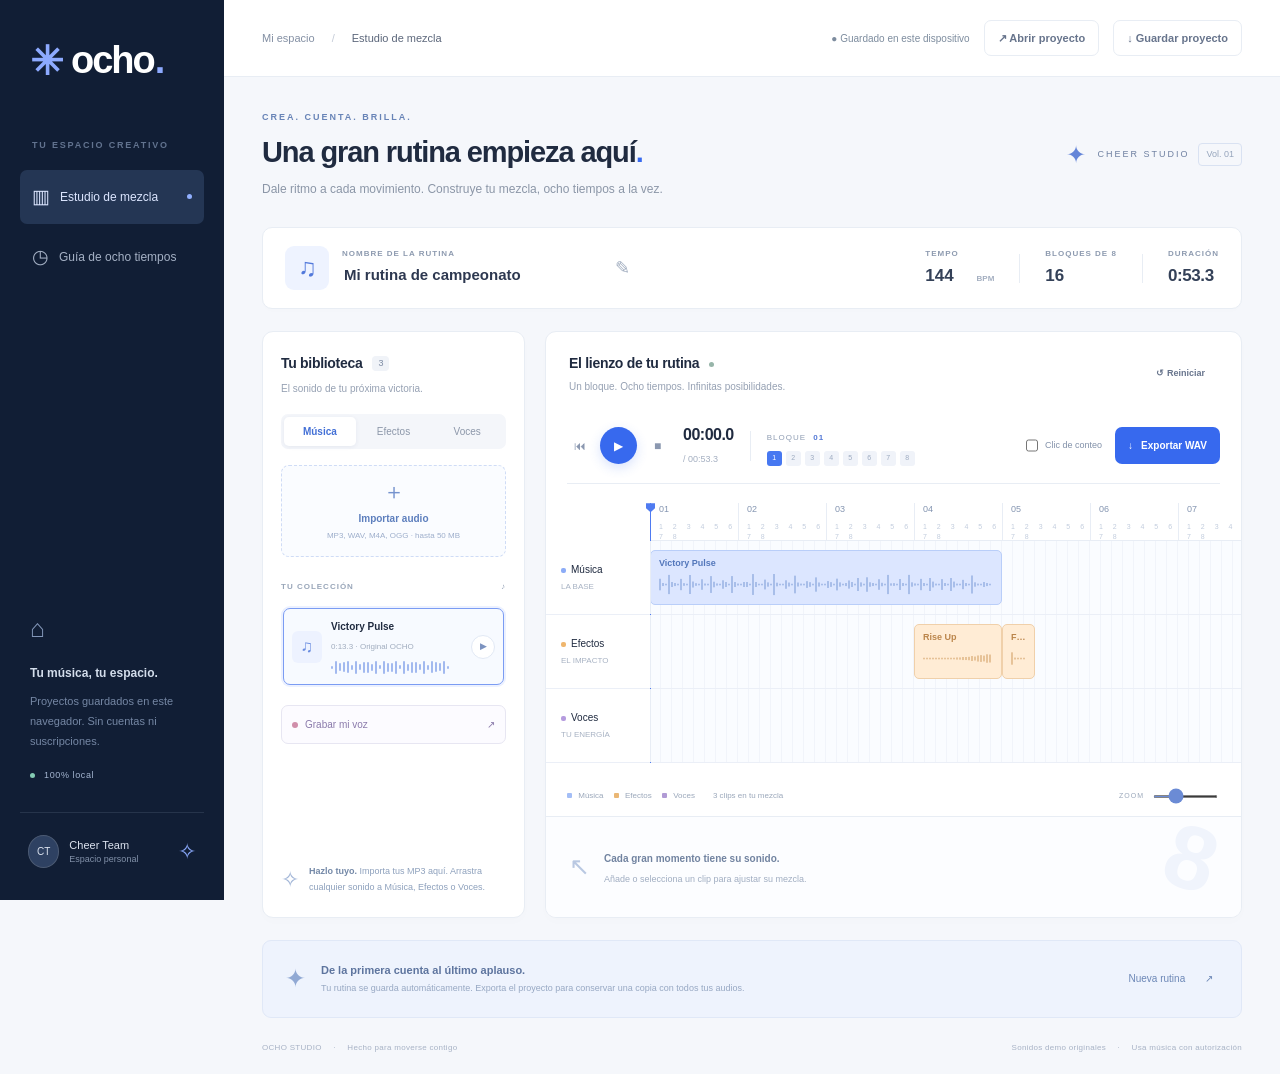
==== index.html @ 25dadf23 "feat: add functional OCHO Studio web demo" ====
<!doctype html>
<html lang="es">
<head><meta charset="UTF-8"><meta name="viewport" content="width=device-width,initial-scale=1"><title>OCHO — Cheer Studio</title><link rel="stylesheet" href="style.css"></head>
<body>
<aside class="sidebar"><a class="brand" href="./" aria-label="OCHO inicio"><span class="brand-icon">✳︎</span> ocho<span class="brand-dot">.</span></a><div class="workspace-label">TU ESPACIO CREATIVO</div><div class="nav-item active"><span>▥</span> Estudio de mezcla <span class="nav-dot"></span></div><button class="nav-item" id="help"><span>◷</span> Guía de ocho tiempos</button><div class="sidebar-bottom"><div class="local-icon">⌂</div><strong>Tu música, tu espacio.</strong><p>Proyectos guardados en este navegador. Sin cuentas ni suscripciones.</p><div class="local-status"><i></i> 100% local</div></div><div class="profile"><span>CT</span><div>Cheer Team<small>Espacio personal</small></div><span class="profile-star">✧</span></div></aside>
<main><header class="topbar"><div class="breadcrumb">Mi espacio <span>/</span> <b>Estudio de mezcla</b></div><span class="saved" id="save-status">● Guardado en este dispositivo</span><button class="button subtle" id="open-project">↗ Abrir proyecto</button><button class="button subtle" id="save-project">↓ Guardar proyecto</button><input id="project-file" type="file" accept=".json" hidden></header>
<div class="page-content"><section class="page-heading"><div><div class="eyebrow">CREA. CUENTA. BRILLA.</div><h1>Una gran rutina empieza aquí<span>.</span></h1><p>Dale ritmo a cada movimiento. Construye tu mezcla, ocho tiempos a la vez.</p></div><div class="studio-badge"><span>✦</span> CHEER STUDIO <small>Vol. 01</small></div></section>
<section class="project-bar"><div class="project-title"><span class="project-icon">♫</span><div><label for="project-name">NOMBRE DE LA RUTINA</label><input id="project-name" value="Mi rutina de campeonato" maxlength="100"></div><span class="edit-pencil">✎</span></div><div class="project-settings"><label>TEMPO <span><input id="bpm" type="number" min="60" max="200" value="144" aria-label="Tempo BPM"> <b>BPM</b></span></label><div class="setting-divider"></div><label>BLOQUES DE 8 <span><input id="blocks" type="number" min="1" max="64" value="16" aria-label="Bloques de ocho"></span></label><div class="setting-divider"></div><label>DURACIÓN <strong id="duration">0:53.3</strong></label></div></section>
<div class="studio-grid"><section class="library panel"><div class="panel-heading"><h2>Tu biblioteca</h2><span class="number-badge" id="asset-count">0</span></div><p class="panel-description">El sonido de tu próxima victoria.</p><div class="library-tabs" role="tablist" aria-label="Tipo de sonido"><button class="selected" data-category="music" role="tab" aria-selected="true">Música</button><button data-category="effect" role="tab" aria-selected="false">Efectos</button><button data-category="voice" role="tab" aria-selected="false">Voces</button></div><button class="upload-box" id="upload"><span>＋</span><strong>Importar audio</strong><small>MP3, WAV, M4A, OGG · hasta 50 MB</small></button><input type="file" id="audio-file" multiple accept="audio/*,.mp3,.wav,.m4a,.ogg,.flac" hidden><div class="library-section-title"><span id="library-caption">SONIDOS ORIGINALES</span><span>♪</span></div><div id="asset-list" class="asset-list"></div><button class="record-button" id="record"><span class="record-dot"></span> Grabar mi voz <span>↗</span></button><div id="record-state" class="record-state" hidden></div><div class="library-tip"><span>✧</span><p><strong>Hazlo tuyo.</strong> Importa tus MP3 aquí. Arrastra cualquier sonido a Música, Efectos o Voces.</p></div></section>
<section class="editor panel"><div class="editor-heading"><div><h2>El lienzo de tu rutina <span class="live-dot"></span></h2><p>Un bloque. Ocho tiempos. Infinitas posibilidades.</p></div><button class="button subtle" id="clear">↺ Reiniciar</button></div><div class="transport"><div class="transport-buttons"><button class="icon-button" id="rewind" aria-label="Volver al inicio">⏮︎</button><button id="play" class="play-button" aria-label="Reproducir">▶︎</button><button class="icon-button" id="stop" aria-label="Detener">■</button></div><div class="time-readout"><strong id="time">00:00.0</strong><span>/ <span id="total-time">00:53.3</span></span></div><span class="transport-divider"></span><div class="count-readout"><span>BLOQUE <b id="current-block">01</b></span><div id="beat-dots" class="beat-dots"></div></div><label class="metronome"><input id="metronome" type="checkbox"> Clic de conteo</label><button class="button export-button" id="export">↓ <span>Exportar WAV</span></button></div>
<div class="timeline-scroll" id="timeline-scroll"><div class="timeline" id="timeline"><div class="timeline-ruler" id="ruler"></div><div id="lanes"></div><div id="playhead" class="playhead"><span></span></div></div></div><div class="timeline-footer"><span><i class="legend music"></i> Música <i class="legend effect"></i> Efectos <i class="legend voice"></i> Voces</span><span id="clip-count">0 clips en tu mezcla</span><label>ZOOM <input id="zoom" type="range" min="60" max="150" value="88" aria-label="Zoom de la línea de tiempo"></label></div><div class="clip-inspector" id="clip-inspector"><span class="inspector-icon">↖</span><div><strong>Cada gran momento tiene su sonido.</strong><p>Añade un clip a la línea de tiempo para empezar a crear.</p></div><span class="eight-decoration">8</span></div></section></div>
<section class="bottom-strip"><div class="strip-icon">✦</div><div><strong>De la primera cuenta al último aplauso.</strong><span>Tu rutina se guarda automáticamente. Exporta el proyecto para conservar una copia con todos tus audios.</span></div><button id="new-project">Nueva rutina <span>↗</span></button></section><footer><span>OCHO STUDIO <span class="footer-dot">·</span> Hecho para moverse contigo</span><span>Sonidos demo originales <span class="footer-dot">·</span> Usa música con autorización</span></footer></div>
</main><div id="toast" class="toast" role="status" hidden></div><dialog id="help-dialog"><button class="dialog-close" aria-label="Cerrar">×</button><div class="eyebrow">TU PRIMERA MEZCLA</div><h2>Piensa en ocho.</h2><p>Cada bloque contiene 8 pulsos. A 144 BPM, un bloque dura 3,33 segundos.</p><ol><li>Importa música o elige un sonido original.</li><li>Desde cualquier pestaña, arrastra el audio a Música, Efectos o Voces. También puedes seleccionar un sonido y hacer clic en un bloque de cualquier pista.</li><li>Selecciona un clip para ajustar duración, recorte, volumen y fundidos.</li><li>Graba una voz, combina efectos y escucha la rutina.</li><li>Exporta un WAV estéreo o guarda el proyecto editable.</li></ol><p>El tempo define la cuadrícula y el clic. El audio conserva su velocidad original: elige música con el BPM adecuado. La grabación captura el micrófono; usa auriculares para evitar realimentación.</p><button class="button primary dialog-close">¡A crear!</button></dialog><script type="module" src="app.js"></script>
</body></html>
---- style.css ----
:root{--bg:#f5f7fb;--navy:#111e35;--text:#202b40;--muted:#8490a4;--blue:#3769ee;--border:#e8edf4;--music:#dce6ff;--effect:#ffecd5;--voice:#e4ddfa}*{box-sizing:border-box}body{margin:0;background:var(--bg);color:var(--text);font:14px/1.5 Inter,-apple-system,BlinkMacSystemFont,"Segoe UI",sans-serif}button,input{font:inherit}button{cursor:pointer}button:disabled{opacity:.5;cursor:wait}button,input{outline-offset:4px}button{transition:background .18s,transform .18s}button:hover{filter:brightness(.97)}button:active{transform:translateY(1px)}.sidebar{position:fixed;inset:0 auto 0 0;width:224px;background:var(--navy);color:#a5b1c5;padding:32px 20px;display:flex;flex-direction:column}.brand{display:flex;align-items:center;gap:9px;color:white;font-size:38px;font-weight:800;letter-spacing:-2px;text-decoration:none;padding:0 10px}.brand-icon{color:#8daaff;font-size:40px;line-height:1}.brand-dot{color:#8daaff;margin-left:-8px}.workspace-label{font-size:9px;letter-spacing:1.8px;margin:50px 12px 17px;color:#62738f;font-weight:700}.nav-item{border:0;background:none;text-align:left;color:inherit;font-size:12px;padding:13px 12px;border-radius:7px;display:flex;align-items:center;gap:10px;margin-bottom:6px;white-space:nowrap}.nav-item>span:first-child{font-size:19px}.nav-item.active{background:#243654;color:#dce6ff}.nav-dot{width:5px;height:5px;border-radius:50%;background:#91b0ff;margin-left:auto}.sidebar-bottom{margin:auto 10px 30px;padding-top:80px}.local-icon{font-size:25px;color:#8296b8;margin-bottom:15px}.sidebar-bottom strong{font-size:12px;color:#d3ddeb}.sidebar-bottom p{font-size:11px;line-height:1.8;color:#7587a4;margin:9px 0 17px}.local-status{font-size:9px;color:#a4b5d0;letter-spacing:.6px}.local-status i{display:inline-block;background:#84cbb3;width:5px;height:5px;border-radius:50%;margin-right:6px}.profile{border-top:1px solid #26344b;display:flex;gap:10px;align-items:center;padding:22px 8px 0;font-size:11px;color:#dce3ef}.profile>span:first-child{background:#2e4162;border:1px solid #4b5a73;border-radius:50%;padding:8px;font-size:10px}.profile small{display:block;font-size:9px;color:#8291a9}.profile-star{margin-left:auto;font-size:22px;color:#8aa9fb}main{margin-left:224px}.topbar{height:77px;border-bottom:1px solid var(--border);background:#fff;display:flex;align-items:center;gap:14px;padding:0 38px}.breadcrumb{font-size:11px;color:var(--muted);margin-right:auto}.breadcrumb span{margin:0 14px;color:#c4cbd7}.breadcrumb b{color:#5b667a;font-weight:500}.saved{font-size:10px;color:#7d8c9e;white-space:nowrap}.button{display:inline-flex;align-items:center;justify-content:center;gap:8px;border:1px solid var(--border);padding:9px 13px;border-radius:7px;background:#fff;font-size:11px;font-weight:600;white-space:nowrap}.subtle{color:#67748c}.page-content{max-width:1700px;padding:34px 38px 20px;margin:auto}.page-heading{display:flex;align-items:center;justify-content:space-between;margin-bottom:29px}.eyebrow{font-size:9px;font-weight:700;letter-spacing:2px;color:#6884b7;margin-bottom:9px}h1{font-size:29px;letter-spacing:-1.1px;line-height:1.3;margin:0 0 9px;font-weight:650}h1 span{color:var(--blue)}.page-heading p{color:#8b96a7;font-size:12px;margin:0}.studio-badge{display:flex;align-items:center;gap:9px;letter-spacing:2px;font-size:9px;color:#6f80a1}.studio-badge>span{font-size:24px;color:#6485d8}.studio-badge small{font-size:9px;padding:4px 7px;border:1px solid #d9e2f2;border-radius:4px;letter-spacing:0;color:#96a5bc}.project-bar{border:1px solid var(--border);border-radius:10px;background:#fff;display:flex;justify-content:space-between;align-items:center;padding:18px 22px;margin-bottom:22px;box-shadow:0 3px 7px #26375402}.project-title{display:flex;gap:13px;align-items:center;min-width:0}.project-icon{border-radius:9px;background:#eef3ff;color:#5279db;font-size:25px;width:44px;height:44px;display:grid;place-items:center}.project-title label,.project-settings label{display:block;font-size:8px;letter-spacing:1px;color:#8e9bb0;font-weight:600}.project-title input{border:0;outline:none;color:#2d3850;font-size:15px;font-weight:600;width:260px;background:transparent;margin-top:3px}.edit-pencil{font-size:18px;color:#a1adbf}.project-settings{display:flex;align-items:center;gap:25px}.project-settings label span{display:block;letter-spacing:0;margin-top:3px}.project-settings input{font-size:17px;color:#344158;font-weight:600;border:0;width:49px;padding:0;background:none}.project-settings label b{font-size:8px;color:#a3aec0}.project-settings label strong{display:block;font-size:17px;color:#344158;font-weight:600;letter-spacing:-.4px;margin-top:3px}.setting-divider{height:29px;width:1px;background:var(--border)}.studio-grid{display:grid;grid-template-columns:263px minmax(0,1fr);gap:20px}.panel{border:1px solid var(--border);border-radius:11px;background:white;overflow:hidden;box-shadow:0 4px 10px #20385803}.library{padding:21px 18px;display:flex;flex-direction:column}.panel-heading{display:flex;align-items:center;gap:10px}h2{font-size:14px;letter-spacing:-.3px;margin:0;font-weight:650}.number-badge{font-size:9px;background:#f0f3f8;color:#7c8ba3;padding:1px 6px;border-radius:4px}.panel-description{color:#96a1b3;font-size:10px;margin:7px 0 18px}.library-tabs{display:flex;background:#f4f6fa;padding:3px;border-radius:7px;gap:2px}.library-tabs button{flex:1;border:0;border-radius:5px;background:transparent;color:#8c97a9;font-size:10px;padding:7px}.library-tabs button.selected{background:white;box-shadow:0 1px 4px #243c6b13;color:#4370d6;font-weight:600}.upload-box{margin-top:16px;border:1px dashed #cfdcf6;background:#fafcff;border-radius:8px;display:flex;flex-direction:column;align-items:center;padding:14px 5px;color:#7593ce}.upload-box>span{font-size:22px;line-height:1.1}.upload-box strong{font-size:10px;color:#5c7ebd;margin:7px 0 4px;font-weight:600}.upload-box small{font-size:8px;color:#9daecb}.library-section-title{display:flex;justify-content:space-between;font-size:8px;letter-spacing:1px;color:#99a6b9;font-weight:600;margin:24px 0 13px}.asset-list{display:flex;flex-direction:column;gap:8px;max-height:240px;overflow:auto;padding:2px}.asset{display:flex;gap:9px;align-items:center;border:1px solid var(--border);border-radius:7px;padding:10px 8px;cursor:grab;position:relative}.asset.selected{border-color:#7b9cf3;background:#f7faff;box-shadow:0 0 0 2px #ecf1ff}.asset-icon{width:30px;height:32px;background:#edf2ff;border-radius:6px;display:grid;place-items:center;color:#6b8de0;font-size:17px}.asset.effect .asset-icon{background:#fff1e1;color:#e7a762}.asset.voice .asset-icon{background:#f0eafa;color:#a18ad2}.asset-info{min-width:0;flex:1}.asset-info strong{font-size:10px;display:block;white-space:nowrap;overflow:hidden;text-overflow:ellipsis;font-weight:600}.asset-info small{color:#a0acbe;font-size:8px}.preview{border:1px solid #e2e9f5;background:#fff;border-radius:50%;height:24px;width:24px;color:#7c93c0;font-size:9px;padding:0}.asset-visual{height:14px;display:flex;align-items:center;gap:2px;margin:5px 0 0}.asset-visual i{width:2px;background:#a2b9ef;border-radius:1px}.record-button{margin-top:18px;border:1px solid #e7e6f2;background:#fcfbff;border-radius:7px;display:flex;align-items:center;gap:7px;padding:11px 10px;font-size:10px;color:#8a7aab;text-align:left}.record-button>span:last-child{margin-left:auto}.record-dot{width:6px;height:6px;background:#d08eaa;border-radius:50%}.record-button.recording{background:#fff1f2;color:#c23e5e}.record-button.recording .record-dot{background:#e14465;animation:blink 1s infinite}.record-state{font-size:10px;padding:8px;color:#a25d73}.library-tip{display:flex;gap:10px;margin-top:auto;padding-top:26px;color:#8da0bc}.library-tip>span{font-size:22px;color:#a1b5d7}.library-tip p{font-size:9px;line-height:1.8;margin:0}.library-tip strong{color:#7388a7;font-weight:600}.editor{display:flex;flex-direction:column;min-height:513px}.editor-heading{display:flex;align-items:center;justify-content:space-between;padding:21px 23px 17px}.editor-heading p{color:#96a1b3;font-size:10px;margin:5px 0 0}.live-dot{display:inline-block;width:5px;height:5px;background:#97b5a9;border-radius:50%;vertical-align:middle;margin-left:6px}.editor-heading .button{font-size:9px;border:0}.transport{display:flex;align-items:center;gap:13px;margin:0 21px 19px;padding:12px 0 15px;border-bottom:1px solid var(--border)}.transport-buttons{display:flex;align-items:center;gap:8px}.icon-button{border:0;background:none;color:#8b98b0;width:25px;padding:0;font-size:12px}.play-button{border:0;background:var(--blue);width:37px;height:37px;border-radius:50%;color:#fff;font-size:12px;box-shadow:0 4px 12px #3769ee30}.time-readout{white-space:nowrap}.time-readout strong{font-size:16px;letter-spacing:-.5px;font-variant-numeric:tabular-nums;display:block;font-weight:650}.time-readout>span{font-size:9px;color:#a3aec0}.transport-divider{height:30px;background:var(--border);width:1px;margin:0 3px}.count-readout>span{font-size:8px;color:#8f9db3;letter-spacing:1px}.count-readout b{color:#5479d6;margin-left:4px}.beat-dots{display:flex;gap:4px;margin-top:5px}.beat-dots i{font-style:normal;font-size:7px;display:grid;place-items:center;border-radius:3px;background:#f0f3f9;width:15px;height:15px;color:#9ba9bf}.beat-dots i.on{background:#4778f1;color:#fff}.metronome{margin-left:auto;display:flex;align-items:center;gap:4px;font-size:9px;white-space:nowrap;color:#8291a9}.metronome input{accent-color:var(--blue);width:12px}.export-button,.primary{background:var(--blue);color:#fff;border:0;padding:11px 13px;font-size:10px}.timeline-scroll{overflow-x:auto;overflow-y:hidden;position:relative;min-height:273px;scrollbar-width:thin;scrollbar-color:#dae3f2 transparent}.timeline{position:relative;min-width:100%;--cell:88px}.timeline-ruler{height:38px;display:flex;margin-left:104px;border-bottom:1px solid #e8edf5;position:relative}.ruler-cell{width:var(--cell);flex-shrink:0;font-size:9px;color:#8495b1;border-left:1px solid #e8edf5;padding-left:8px;cursor:pointer}.ruler-cell small{display:block;font-size:7px;letter-spacing:4px;margin-top:5px;color:#c1ccdd}.lane{height:74px;display:flex;border-bottom:1px solid #ebeff7}.lane-label{position:sticky;left:0;z-index:4;background:#fff;width:104px;flex-shrink:0;display:flex;flex-direction:column;justify-content:center;padding:0 15px;box-shadow:1px 0 #e8edf5}.lane-label strong{font-size:10px;font-weight:500}.lane-label>span{font-size:8px;color:#a7b2c3;margin-top:4px}.lane-label i{display:inline-block;width:5px;height:5px;border-radius:2px;margin-right:5px;background:#8cacf7}.lane.effect .lane-label i{background:#efb66e}.lane.voice .lane-label i{background:#b59bde}.lane-content{position:relative;flex:1;background:repeating-linear-gradient(to right,transparent 0,transparent calc(var(--cell)/8 - 1px),#f1f4fa calc(var(--cell)/8 - 1px),#f1f4fa calc(var(--cell)/8)),repeating-linear-gradient(to right,#fafcff 0,#fafcff calc(var(--cell) - 1px),#dee6f3 calc(var(--cell) - 1px),#dee6f3 var(--cell));cursor:crosshair}.lane-content.dragover{background-color:#e7edff}.clip{position:absolute;top:9px;height:55px;border-radius:5px;background:var(--music);border:1px solid #b9cef9;overflow:hidden;padding:6px 8px;color:#5377bb;cursor:grab;user-select:none;min-width:8px}.clip.effect{background:var(--effect);border-color:#f0d0aa;color:#bb854b}.clip.voice{background:var(--voice);border-color:#cfc0ed;color:#8e73b7}.clip.selected{outline:2px solid #497ef2;outline-offset:1px}.clip strong{display:block;white-space:nowrap;overflow:hidden;text-overflow:ellipsis;font-size:9px;font-weight:600}.clip canvas{width:100%;height:27px;display:block;opacity:.8}.playhead{position:absolute;top:0;bottom:0;left:104px;width:1px;background:#4f7bf1;z-index:3;pointer-events:none;display:none}.playhead>span{position:absolute;top:0;left:-4px;width:9px;height:9px;background:#4f7bf1;clip-path:polygon(0 0,100% 0,100% 55%,50% 100%,0 55%)}.timeline-footer{display:flex;align-items:center;gap:18px;padding:14px 21px;font-size:8px;color:#9aa7ba;border-bottom:1px solid var(--border)}.timeline-footer>span{white-space:nowrap}.legend{display:inline-block;width:5px;height:5px;border-radius:1px;margin:0 4px 0 8px;background:#a4bef6}.legend:first-child{margin-left:0}.legend.effect{background:#eab775}.legend.voice{background:#b19bd5}.timeline-footer label{margin-left:auto;display:flex;align-items:center;font-size:7px;letter-spacing:1px;gap:7px}.timeline-footer input{width:65px;accent-color:#6b8bd5;height:3px}.clip-inspector{display:flex;align-items:center;gap:14px;padding:21px 23px;min-height:100px;background:#fcfdff;position:relative;overflow:hidden;flex:1}.inspector-icon{font-size:25px;color:#b9c8e2}.clip-inspector strong{font-size:10px;font-weight:600;color:#7183a0}.clip-inspector p{font-size:9px;color:#a0adc1;margin:5px 0 0}.eight-decoration{font-size:90px;position:absolute;right:25px;top:-26px;color:#f0f4fc;font-weight:800;transform:rotate(18deg);pointer-events:none}.inspector-form{display:flex;gap:13px;align-items:end;flex-wrap:wrap;width:100%;position:relative;z-index:1}.inspector-form label{font-size:8px;color:#8d9bb1;display:flex;flex-direction:column;gap:4px}.inspector-form input{width:68px;border:1px solid #dce5f3;border-radius:4px;color:#48628b;background:white;padding:4px;font-size:10px}.inspector-form input[type=range]{width:80px;height:25px;padding:0;accent-color:var(--blue)}.inspector-form .clip-name{flex-basis:100%;font-size:10px;color:#5a739e;margin-bottom:0}.delete-clip{margin-left:auto;border:1px solid #eedce2;color:#ba7e91;background:#fff8fa;padding:6px 9px;border-radius:5px;font-size:9px}.bottom-strip{display:flex;align-items:center;gap:15px;border:1px solid #e0e8f7;background:#eef3fd;border-radius:9px;padding:19px 22px;margin-top:22px}.strip-icon{font-size:25px;color:#91a9d4}.bottom-strip strong{display:block;font-size:11px;color:#5d749e;font-weight:600}.bottom-strip div>span{font-size:9px;color:#97a8c3;display:block;margin-top:4px}.bottom-strip button{margin-left:auto;border:0;background:none;color:#6c87b6;font-size:10px;white-space:nowrap}.bottom-strip button span{margin-left:17px}footer{display:flex;justify-content:space-between;margin-top:24px;color:#a7b2c5;font-size:8px;letter-spacing:.3px}.footer-dot{padding:0 9px}.toast{position:fixed;bottom:25px;left:calc(50% + 90px);transform:translateX(-50%);padding:13px 21px;border-radius:8px;background:#172940;color:#f5f8ff;z-index:100;box-shadow:0 10px 35px #15294330;font-size:12px;max-width:90vw}dialog{border:1px solid var(--border);padding:35px;border-radius:14px;color:var(--text);max-width:500px;box-shadow:0 20px 100px #14294530}dialog::backdrop{background:#14294566;backdrop-filter:blur(3px)}dialog h2{font-size:26px}dialog p,dialog li{font-size:13px;line-height:1.8;color:#7b8a9e}dialog li{margin:8px 0}.dialog-close:not(.button){position:absolute;right:15px;top:8px;border:0;background:none;font-size:25px;color:#9aabc0}.empty-library{font-size:10px;color:#9aa8bd;text-align:center;padding:14px 5px}@keyframes blink{50%{opacity:.3}}@media(min-width:1600px){.studio-grid{grid-template-columns:290px minmax(0,1fr)}.editor{min-height:550px}.lane{height:84px}.clip{height:65px}.timeline-scroll{min-height:301px}.asset-list{max-height:275px}}@media(max-width:1200px){.sidebar{width:190px;padding-left:13px;padding-right:13px}main{margin-left:190px}.topbar{padding:0 24px;gap:9px}.saved{display:none}.page-content{padding:28px 24px}.studio-grid{grid-template-columns:230px minmax(0,1fr);gap:14px}.studio-badge{display:none}.project-settings{gap:15px}.project-title input{width:230px}.transport{gap:7px;margin-left:15px;margin-right:15px}.metronome{font-size:8px}.count-readout{display:none}.transport-divider{display:none}.timeline-footer{gap:8px;padding:14px}.timeline-footer>span:nth-child(2){display:none}}@media(max-width:850px){.sidebar{width:72px;padding:26px 8px}.brand{font-size:0;padding:0 9px}.brand-icon{font-size:32px}.brand-dot,.workspace-label,.sidebar-bottom,.profile,.nav-item{display:none}main{margin-left:72px}.topbar{height:65px}.breadcrumb{display:none}.topbar .button:first-of-type{margin-left:auto}.page-content{padding:25px 18px}h1{font-size:25px}.project-bar{padding:15px;gap:15px;flex-wrap:wrap}.project-title{width:100%}.project-settings{width:100%;justify-content:space-between;gap:10px}.project-title input{width:260px}.studio-grid{grid-template-columns:1fr}.library{display:grid;grid-template-columns:1fr 1fr;gap:10px 20px;padding:18px}.panel-description{margin:0}.library-tabs{grid-row:2;grid-column:1/-1}.upload-box{margin:0;grid-row:3/5}.library-section-title{margin:0;grid-column:2}.asset-list{max-height:170px;grid-column:2;grid-row:4/7}.record-button{grid-column:1;margin:0;grid-row:5}.library-tip{padding:0;grid-column:1;grid-row:6}.record-state{grid-column:1;grid-row:7}.transport .count-readout{display:block}.transport{gap:12px}.editor-heading{padding:18px}.timeline-footer>span:nth-child(2){display:block}.bottom-strip div>span{max-width:350px}footer{gap:20px}.toast{left:50%}}@media(max-width:520px){.sidebar{display:none}main{margin-left:0}.page-content{padding:22px 12px}.topbar{padding:0 12px;gap:8px}.topbar .button{flex:1}.page-heading p{font-size:11px;max-width:280px}h1{font-size:23px;max-width:300px}.transport .count-readout{display:none}.transport{gap:8px}.metronome{margin-left:auto}.export-button{padding:10px;font-size:9px}.editor-heading h2{font-size:12px}.editor-heading p{font-size:9px}.timeline-footer>span:nth-child(2){display:none}.bottom-strip{padding:15px;gap:10px}.bottom-strip strong{font-size:10px}.bottom-strip button{font-size:9px}.bottom-strip div>span{font-size:8px;max-width:210px}.strip-icon{display:none}footer{font-size:7px}.project-title input{width:230px}.library{gap:10px}.library-tip p{font-size:8px}.inspector-form{gap:10px}.timeline-footer label{margin-left:auto}.project-settings{padding-top:5px}.library .asset{padding:8px 5px}.asset-info strong{max-width:100px}.toast{width:calc(100% - 25px);text-align:center}}
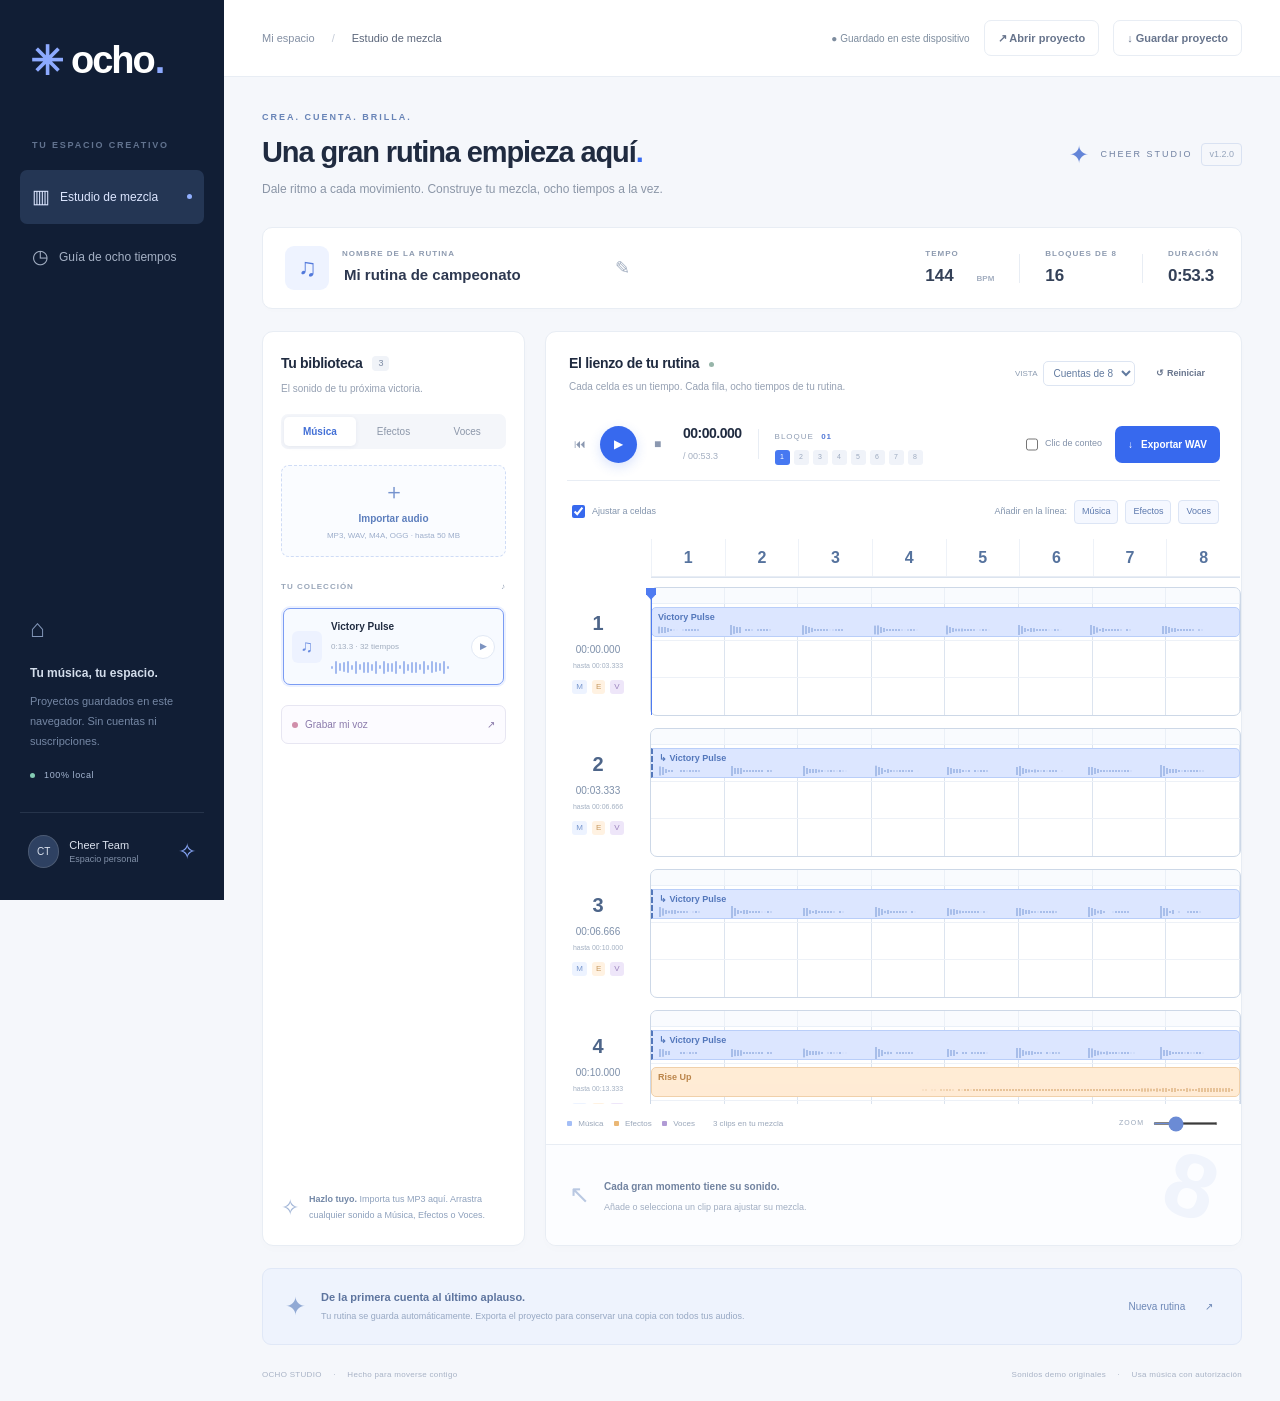
==== commit 846d78f8: "feat: add eight-count grid and draggable playback cursor" ====
--- a/index.html
+++ b/index.html
@@ -1,14 +1,14 @@
 <!doctype html>
 <html lang="es">
-<head><meta charset="UTF-8"><meta name="viewport" content="width=device-width,initial-scale=1"><title>OCHO — Cheer Studio</title><link rel="stylesheet" href="style.css"></head>
+<head><meta charset="UTF-8"><meta name="viewport" content="width=device-width,initial-scale=1"><title>OCHO — Cheer Studio</title><link rel="stylesheet" href="style.css?v=1.2.0"></head>
 <body>
 <aside class="sidebar"><a class="brand" href="./" aria-label="OCHO inicio"><span class="brand-icon">✳︎</span> ocho<span class="brand-dot">.</span></a><div class="workspace-label">TU ESPACIO CREATIVO</div><div class="nav-item active"><span>▥</span> Estudio de mezcla <span class="nav-dot"></span></div><button class="nav-item" id="help"><span>◷</span> Guía de ocho tiempos</button><div class="sidebar-bottom"><div class="local-icon">⌂</div><strong>Tu música, tu espacio.</strong><p>Proyectos guardados en este navegador. Sin cuentas ni suscripciones.</p><div class="local-status"><i></i> 100% local</div></div><div class="profile"><span>CT</span><div>Cheer Team<small>Espacio personal</small></div><span class="profile-star">✧</span></div></aside>
 <main><header class="topbar"><div class="breadcrumb">Mi espacio <span>/</span> <b>Estudio de mezcla</b></div><span class="saved" id="save-status">● Guardado en este dispositivo</span><button class="button subtle" id="open-project">↗ Abrir proyecto</button><button class="button subtle" id="save-project">↓ Guardar proyecto</button><input id="project-file" type="file" accept=".json" hidden></header>
-<div class="page-content"><section class="page-heading"><div><div class="eyebrow">CREA. CUENTA. BRILLA.</div><h1>Una gran rutina empieza aquí<span>.</span></h1><p>Dale ritmo a cada movimiento. Construye tu mezcla, ocho tiempos a la vez.</p></div><div class="studio-badge"><span>✦</span> CHEER STUDIO <small>Vol. 01</small></div></section>
+<div class="page-content"><section class="page-heading"><div><div class="eyebrow">CREA. CUENTA. BRILLA.</div><h1>Una gran rutina empieza aquí<span>.</span></h1><p>Dale ritmo a cada movimiento. Construye tu mezcla, ocho tiempos a la vez.</p></div><div class="studio-badge"><span>✦</span> CHEER STUDIO <small>v1.2.0</small></div></section>
 <section class="project-bar"><div class="project-title"><span class="project-icon">♫</span><div><label for="project-name">NOMBRE DE LA RUTINA</label><input id="project-name" value="Mi rutina de campeonato" maxlength="100"></div><span class="edit-pencil">✎</span></div><div class="project-settings"><label>TEMPO <span><input id="bpm" type="number" min="60" max="200" value="144" aria-label="Tempo BPM"> <b>BPM</b></span></label><div class="setting-divider"></div><label>BLOQUES DE 8 <span><input id="blocks" type="number" min="1" max="64" value="16" aria-label="Bloques de ocho"></span></label><div class="setting-divider"></div><label>DURACIÓN <strong id="duration">0:53.3</strong></label></div></section>
 <div class="studio-grid"><section class="library panel"><div class="panel-heading"><h2>Tu biblioteca</h2><span class="number-badge" id="asset-count">0</span></div><p class="panel-description">El sonido de tu próxima victoria.</p><div class="library-tabs" role="tablist" aria-label="Tipo de sonido"><button class="selected" data-category="music" role="tab" aria-selected="true">Música</button><button data-category="effect" role="tab" aria-selected="false">Efectos</button><button data-category="voice" role="tab" aria-selected="false">Voces</button></div><button class="upload-box" id="upload"><span>＋</span><strong>Importar audio</strong><small>MP3, WAV, M4A, OGG · hasta 50 MB</small></button><input type="file" id="audio-file" multiple accept="audio/*,.mp3,.wav,.m4a,.ogg,.flac" hidden><div class="library-section-title"><span id="library-caption">SONIDOS ORIGINALES</span><span>♪</span></div><div id="asset-list" class="asset-list"></div><button class="record-button" id="record"><span class="record-dot"></span> Grabar mi voz <span>↗</span></button><div id="record-state" class="record-state" hidden></div><div class="library-tip"><span>✧</span><p><strong>Hazlo tuyo.</strong> Importa tus MP3 aquí. Arrastra cualquier sonido a Música, Efectos o Voces.</p></div></section>
-<section class="editor panel"><div class="editor-heading"><div><h2>El lienzo de tu rutina <span class="live-dot"></span></h2><p>Un bloque. Ocho tiempos. Infinitas posibilidades.</p></div><button class="button subtle" id="clear">↺ Reiniciar</button></div><div class="transport"><div class="transport-buttons"><button class="icon-button" id="rewind" aria-label="Volver al inicio">⏮︎</button><button id="play" class="play-button" aria-label="Reproducir">▶︎</button><button class="icon-button" id="stop" aria-label="Detener">■</button></div><div class="time-readout"><strong id="time">00:00.0</strong><span>/ <span id="total-time">00:53.3</span></span></div><span class="transport-divider"></span><div class="count-readout"><span>BLOQUE <b id="current-block">01</b></span><div id="beat-dots" class="beat-dots"></div></div><label class="metronome"><input id="metronome" type="checkbox"> Clic de conteo</label><button class="button export-button" id="export">↓ <span>Exportar WAV</span></button></div>
-<div class="timeline-scroll" id="timeline-scroll"><div class="timeline" id="timeline"><div class="timeline-ruler" id="ruler"></div><div id="lanes"></div><div id="playhead" class="playhead"><span></span></div></div></div><div class="timeline-footer"><span><i class="legend music"></i> Música <i class="legend effect"></i> Efectos <i class="legend voice"></i> Voces</span><span id="clip-count">0 clips en tu mezcla</span><label>ZOOM <input id="zoom" type="range" min="60" max="150" value="88" aria-label="Zoom de la línea de tiempo"></label></div><div class="clip-inspector" id="clip-inspector"><span class="inspector-icon">↖</span><div><strong>Cada gran momento tiene su sonido.</strong><p>Añade un clip a la línea de tiempo para empezar a crear.</p></div><span class="eight-decoration">8</span></div></section></div>
+<section class="editor panel"><div class="editor-heading"><div><h2>El lienzo de tu rutina <span class="live-dot"></span></h2><p>Cada celda es un tiempo. Cada fila, ocho tiempos de tu rutina.</p></div><div class="view-controls"><label>VISTA <select id="timeline-view" aria-label="Vista de la rutina"><option value="counts">Cuentas de 8</option><option value="tracks">Pistas</option></select></label><button class="button subtle" id="clear">↺ Reiniciar</button></div></div><div class="transport"><div class="transport-buttons"><button class="icon-button" id="rewind" aria-label="Volver al inicio">⏮︎</button><button id="play" class="play-button" aria-label="Reproducir">▶︎</button><button class="icon-button" id="stop" aria-label="Detener">■</button></div><div class="time-readout"><strong id="time">00:00.0</strong><span>/ <span id="total-time">00:53.3</span></span></div><span class="transport-divider"></span><div class="count-readout"><span>BLOQUE <b id="current-block">01</b></span><div id="beat-dots" class="beat-dots"></div></div><label class="metronome"><input id="metronome" type="checkbox"> Clic de conteo</label><button class="button export-button" id="export">↓ <span>Exportar WAV</span></button></div>
+<div id="grid-options" class="grid-options"><label><input id="snap-cells" type="checkbox" checked> Ajustar a celdas</label><span>Añadir en la línea:</span><button data-insert-lane="music">Música</button><button data-insert-lane="effect">Efectos</button><button data-insert-lane="voice">Voces</button></div><div class="timeline-scroll" id="timeline-scroll"><div class="timeline" id="timeline"><div class="timeline-ruler" id="ruler"></div><div id="lanes"></div><div id="drop-guide" class="drop-guide" hidden></div><div id="playhead" class="playhead" role="slider" tabindex="0" aria-label="Posición de reproducción" aria-orientation="horizontal" aria-valuemin="0" aria-valuenow="0"><span></span></div></div></div><div class="timeline-footer"><span><i class="legend music"></i> Música <i class="legend effect"></i> Efectos <i class="legend voice"></i> Voces</span><span id="clip-count">0 clips en tu mezcla</span><label>ZOOM <input id="zoom" type="range" min="60" max="150" value="88" aria-label="Zoom de la línea de tiempo"></label></div><div class="clip-inspector" id="clip-inspector"><span class="inspector-icon">↖</span><div><strong>Cada gran momento tiene su sonido.</strong><p>Añade un clip a la línea de tiempo para empezar a crear.</p></div><span class="eight-decoration">8</span></div></section></div>
 <section class="bottom-strip"><div class="strip-icon">✦</div><div><strong>De la primera cuenta al último aplauso.</strong><span>Tu rutina se guarda automáticamente. Exporta el proyecto para conservar una copia con todos tus audios.</span></div><button id="new-project">Nueva rutina <span>↗</span></button></section><footer><span>OCHO STUDIO <span class="footer-dot">·</span> Hecho para moverse contigo</span><span>Sonidos demo originales <span class="footer-dot">·</span> Usa música con autorización</span></footer></div>
-</main><div id="toast" class="toast" role="status" hidden></div><dialog id="help-dialog"><button class="dialog-close" aria-label="Cerrar">×</button><div class="eyebrow">TU PRIMERA MEZCLA</div><h2>Piensa en ocho.</h2><p>Cada bloque contiene 8 pulsos. A 144 BPM, un bloque dura 3,33 segundos.</p><ol><li>Importa música o elige un sonido original.</li><li>Desde cualquier pestaña, arrastra el audio a Música, Efectos o Voces. También puedes seleccionar un sonido y hacer clic en un bloque de cualquier pista.</li><li>Selecciona un clip para ajustar duración, recorte, volumen y fundidos.</li><li>Graba una voz, combina efectos y escucha la rutina.</li><li>Exporta un WAV estéreo o guarda el proyecto editable.</li></ol><p>El tempo define la cuadrícula y el clic. El audio conserva su velocidad original: elige música con el BPM adecuado. La grabación captura el micrófono; usa auriculares para evitar realimentación.</p><button class="button primary dialog-close">¡A crear!</button></dialog><script type="module" src="app.js"></script>
+</main><div id="toast" class="toast" role="status" hidden></div><dialog id="help-dialog"><button class="dialog-close" aria-label="Cerrar">×</button><div class="eyebrow">TU PRIMERA MEZCLA</div><h2>Piensa en ocho.</h2><p>Cada bloque contiene 8 pulsos. A 144 BPM, un bloque dura 3,33 segundos.</p><ol><li>Importa música o elige un sonido original.</li><li>Arrastra la línea azul o la regla para elegir cualquier instante. Arrastra un audio cerca de la línea para alinear su inicio exactamente, o usa ＋ En la línea en la pista elegida. En Cuentas de 8, cada celda es un tiempo y cada fila contiene ocho. Los clips continúan en la fila siguiente cuando superan el tiempo 8. Desmarca Ajustar a celdas para colocar libremente entre tiempos. Cambia a Pistas si prefieres una línea horizontal continua.</li><li>Selecciona un clip para ajustar su inicio en segundos, duración, recorte, volumen y fundidos. Alinear a la línea mueve el clip seleccionado al cursor sin cambiar sus demás ajustes.</li><li>Graba una voz, combina efectos y escucha la rutina.</li><li>Exporta un WAV estéreo o guarda el proyecto editable.</li></ol><p>El tempo define la cuadrícula y el clic. El audio conserva su velocidad original: elige música con el BPM adecuado. La grabación captura el micrófono; usa auriculares para evitar realimentación.</p><button class="button primary dialog-close">¡A crear!</button></dialog><script type="module" src="app.js?v=1.2.0"></script>
 </body></html>
--- a/style.css
+++ b/style.css
@@ -1,2 +1,32 @@
 
 :root{--bg:#f5f7fb;--navy:#111e35;--text:#202b40;--muted:#8490a4;--blue:#3769ee;--border:#e8edf4;--music:#dce6ff;--effect:#ffecd5;--voice:#e4ddfa}*{box-sizing:border-box}body{margin:0;background:var(--bg);color:var(--text);font:14px/1.5 Inter,-apple-system,BlinkMacSystemFont,"Segoe UI",sans-serif}button,input{font:inherit}button{cursor:pointer}button:disabled{opacity:.5;cursor:wait}button,input{outline-offset:4px}button{transition:background .18s,transform .18s}button:hover{filter:brightness(.97)}button:active{transform:translateY(1px)}.sidebar{position:fixed;inset:0 auto 0 0;width:224px;background:var(--navy);color:#a5b1c5;padding:32px 20px;display:flex;flex-direction:column}.brand{display:flex;align-items:center;gap:9px;color:white;font-size:38px;font-weight:800;letter-spacing:-2px;text-decoration:none;padding:0 10px}.brand-icon{color:#8daaff;font-size:40px;line-height:1}.brand-dot{color:#8daaff;margin-left:-8px}.workspace-label{font-size:9px;letter-spacing:1.8px;margin:50px 12px 17px;color:#62738f;font-weight:700}.nav-item{border:0;background:none;text-align:left;color:inherit;font-size:12px;padding:13px 12px;border-radius:7px;display:flex;align-items:center;gap:10px;margin-bottom:6px;white-space:nowrap}.nav-item>span:first-child{font-size:19px}.nav-item.active{background:#243654;color:#dce6ff}.nav-dot{width:5px;height:5px;border-radius:50%;background:#91b0ff;margin-left:auto}.sidebar-bottom{margin:auto 10px 30px;padding-top:80px}.local-icon{font-size:25px;color:#8296b8;margin-bottom:15px}.sidebar-bottom strong{font-size:12px;color:#d3ddeb}.sidebar-bottom p{font-size:11px;line-height:1.8;color:#7587a4;margin:9px 0 17px}.local-status{font-size:9px;color:#a4b5d0;letter-spacing:.6px}.local-status i{display:inline-block;background:#84cbb3;width:5px;height:5px;border-radius:50%;margin-right:6px}.profile{border-top:1px solid #26344b;display:flex;gap:10px;align-items:center;padding:22px 8px 0;font-size:11px;color:#dce3ef}.profile>span:first-child{background:#2e4162;border:1px solid #4b5a73;border-radius:50%;padding:8px;font-size:10px}.profile small{display:block;font-size:9px;color:#8291a9}.profile-star{margin-left:auto;font-size:22px;color:#8aa9fb}main{margin-left:224px}.topbar{height:77px;border-bottom:1px solid var(--border);background:#fff;display:flex;align-items:center;gap:14px;padding:0 38px}.breadcrumb{font-size:11px;color:var(--muted);margin-right:auto}.breadcrumb span{margin:0 14px;color:#c4cbd7}.breadcrumb b{color:#5b667a;font-weight:500}.saved{font-size:10px;color:#7d8c9e;white-space:nowrap}.button{display:inline-flex;align-items:center;justify-content:center;gap:8px;border:1px solid var(--border);padding:9px 13px;border-radius:7px;background:#fff;font-size:11px;font-weight:600;white-space:nowrap}.subtle{color:#67748c}.page-content{max-width:1700px;padding:34px 38px 20px;margin:auto}.page-heading{display:flex;align-items:center;justify-content:space-between;margin-bottom:29px}.eyebrow{font-size:9px;font-weight:700;letter-spacing:2px;color:#6884b7;margin-bottom:9px}h1{font-size:29px;letter-spacing:-1.1px;line-height:1.3;margin:0 0 9px;font-weight:650}h1 span{color:var(--blue)}.page-heading p{color:#8b96a7;font-size:12px;margin:0}.studio-badge{display:flex;align-items:center;gap:9px;letter-spacing:2px;font-size:9px;color:#6f80a1}.studio-badge>span{font-size:24px;color:#6485d8}.studio-badge small{font-size:9px;padding:4px 7px;border:1px solid #d9e2f2;border-radius:4px;letter-spacing:0;color:#96a5bc}.project-bar{border:1px solid var(--border);border-radius:10px;background:#fff;display:flex;justify-content:space-between;align-items:center;padding:18px 22px;margin-bottom:22px;box-shadow:0 3px 7px #26375402}.project-title{display:flex;gap:13px;align-items:center;min-width:0}.project-icon{border-radius:9px;background:#eef3ff;color:#5279db;font-size:25px;width:44px;height:44px;display:grid;place-items:center}.project-title label,.project-settings label{display:block;font-size:8px;letter-spacing:1px;color:#8e9bb0;font-weight:600}.project-title input{border:0;outline:none;color:#2d3850;font-size:15px;font-weight:600;width:260px;background:transparent;margin-top:3px}.edit-pencil{font-size:18px;color:#a1adbf}.project-settings{display:flex;align-items:center;gap:25px}.project-settings label span{display:block;letter-spacing:0;margin-top:3px}.project-settings input{font-size:17px;color:#344158;font-weight:600;border:0;width:49px;padding:0;background:none}.project-settings label b{font-size:8px;color:#a3aec0}.project-settings label strong{display:block;font-size:17px;color:#344158;font-weight:600;letter-spacing:-.4px;margin-top:3px}.setting-divider{height:29px;width:1px;background:var(--border)}.studio-grid{display:grid;grid-template-columns:263px minmax(0,1fr);gap:20px}.panel{border:1px solid var(--border);border-radius:11px;background:white;overflow:hidden;box-shadow:0 4px 10px #20385803}.library{padding:21px 18px;display:flex;flex-direction:column}.panel-heading{display:flex;align-items:center;gap:10px}h2{font-size:14px;letter-spacing:-.3px;margin:0;font-weight:650}.number-badge{font-size:9px;background:#f0f3f8;color:#7c8ba3;padding:1px 6px;border-radius:4px}.panel-description{color:#96a1b3;font-size:10px;margin:7px 0 18px}.library-tabs{display:flex;background:#f4f6fa;padding:3px;border-radius:7px;gap:2px}.library-tabs button{flex:1;border:0;border-radius:5px;background:transparent;color:#8c97a9;font-size:10px;padding:7px}.library-tabs button.selected{background:white;box-shadow:0 1px 4px #243c6b13;color:#4370d6;font-weight:600}.upload-box{margin-top:16px;border:1px dashed #cfdcf6;background:#fafcff;border-radius:8px;display:flex;flex-direction:column;align-items:center;padding:14px 5px;color:#7593ce}.upload-box>span{font-size:22px;line-height:1.1}.upload-box strong{font-size:10px;color:#5c7ebd;margin:7px 0 4px;font-weight:600}.upload-box small{font-size:8px;color:#9daecb}.library-section-title{display:flex;justify-content:space-between;font-size:8px;letter-spacing:1px;color:#99a6b9;font-weight:600;margin:24px 0 13px}.asset-list{display:flex;flex-direction:column;gap:8px;max-height:240px;overflow:auto;padding:2px}.asset{display:flex;gap:9px;align-items:center;border:1px solid var(--border);border-radius:7px;padding:10px 8px;cursor:grab;position:relative}.asset.selected{border-color:#7b9cf3;background:#f7faff;box-shadow:0 0 0 2px #ecf1ff}.asset-icon{width:30px;height:32px;background:#edf2ff;border-radius:6px;display:grid;place-items:center;color:#6b8de0;font-size:17px}.asset.effect .asset-icon{background:#fff1e1;color:#e7a762}.asset.voice .asset-icon{background:#f0eafa;color:#a18ad2}.asset-info{min-width:0;flex:1}.asset-info strong{font-size:10px;display:block;white-space:nowrap;overflow:hidden;text-overflow:ellipsis;font-weight:600}.asset-info small{color:#a0acbe;font-size:8px}.preview{border:1px solid #e2e9f5;background:#fff;border-radius:50%;height:24px;width:24px;color:#7c93c0;font-size:9px;padding:0}.asset-visual{height:14px;display:flex;align-items:center;gap:2px;margin:5px 0 0}.asset-visual i{width:2px;background:#a2b9ef;border-radius:1px}.record-button{margin-top:18px;border:1px solid #e7e6f2;background:#fcfbff;border-radius:7px;display:flex;align-items:center;gap:7px;padding:11px 10px;font-size:10px;color:#8a7aab;text-align:left}.record-button>span:last-child{margin-left:auto}.record-dot{width:6px;height:6px;background:#d08eaa;border-radius:50%}.record-button.recording{background:#fff1f2;color:#c23e5e}.record-button.recording .record-dot{background:#e14465;animation:blink 1s infinite}.record-state{font-size:10px;padding:8px;color:#a25d73}.library-tip{display:flex;gap:10px;margin-top:auto;padding-top:26px;color:#8da0bc}.library-tip>span{font-size:22px;color:#a1b5d7}.library-tip p{font-size:9px;line-height:1.8;margin:0}.library-tip strong{color:#7388a7;font-weight:600}.editor{display:flex;flex-direction:column;min-height:513px}.editor-heading{display:flex;align-items:center;justify-content:space-between;padding:21px 23px 17px}.editor-heading p{color:#96a1b3;font-size:10px;margin:5px 0 0}.live-dot{display:inline-block;width:5px;height:5px;background:#97b5a9;border-radius:50%;vertical-align:middle;margin-left:6px}.editor-heading .button{font-size:9px;border:0}.transport{display:flex;align-items:center;gap:13px;margin:0 21px 19px;padding:12px 0 15px;border-bottom:1px solid var(--border)}.transport-buttons{display:flex;align-items:center;gap:8px}.icon-button{border:0;background:none;color:#8b98b0;width:25px;padding:0;font-size:12px}.play-button{border:0;background:var(--blue);width:37px;height:37px;border-radius:50%;color:#fff;font-size:12px;box-shadow:0 4px 12px #3769ee30}.time-readout{white-space:nowrap}.time-readout strong{font-size:16px;letter-spacing:-.5px;font-variant-numeric:tabular-nums;display:block;font-weight:650}.time-readout>span{font-size:9px;color:#a3aec0}.transport-divider{height:30px;background:var(--border);width:1px;margin:0 3px}.count-readout>span{font-size:8px;color:#8f9db3;letter-spacing:1px}.count-readout b{color:#5479d6;margin-left:4px}.beat-dots{display:flex;gap:4px;margin-top:5px}.beat-dots i{font-style:normal;font-size:7px;display:grid;place-items:center;border-radius:3px;background:#f0f3f9;width:15px;height:15px;color:#9ba9bf}.beat-dots i.on{background:#4778f1;color:#fff}.metronome{margin-left:auto;display:flex;align-items:center;gap:4px;font-size:9px;white-space:nowrap;color:#8291a9}.metronome input{accent-color:var(--blue);width:12px}.export-button,.primary{background:var(--blue);color:#fff;border:0;padding:11px 13px;font-size:10px}.timeline-scroll{overflow-x:auto;overflow-y:hidden;position:relative;min-height:273px;scrollbar-width:thin;scrollbar-color:#dae3f2 transparent}.timeline{position:relative;min-width:100%;--cell:88px}.timeline-ruler{height:38px;display:flex;margin-left:104px;border-bottom:1px solid #e8edf5;position:relative}.ruler-cell{width:var(--cell);flex-shrink:0;font-size:9px;color:#8495b1;border-left:1px solid #e8edf5;padding-left:8px;cursor:pointer}.ruler-cell small{display:block;font-size:7px;letter-spacing:4px;margin-top:5px;color:#c1ccdd}.lane{height:74px;display:flex;border-bottom:1px solid #ebeff7}.lane-label{position:sticky;left:0;z-index:4;background:#fff;width:104px;flex-shrink:0;display:flex;flex-direction:column;justify-content:center;padding:0 15px;box-shadow:1px 0 #e8edf5}.lane-label strong{font-size:10px;font-weight:500}.lane-label>span{font-size:8px;color:#a7b2c3;margin-top:4px}.lane-label i{display:inline-block;width:5px;height:5px;border-radius:2px;margin-right:5px;background:#8cacf7}.lane.effect .lane-label i{background:#efb66e}.lane.voice .lane-label i{background:#b59bde}.lane-content{position:relative;flex:1;background:repeating-linear-gradient(to right,transparent 0,transparent calc(var(--cell)/8 - 1px),#f1f4fa calc(var(--cell)/8 - 1px),#f1f4fa calc(var(--cell)/8)),repeating-linear-gradient(to right,#fafcff 0,#fafcff calc(var(--cell) - 1px),#dee6f3 calc(var(--cell) - 1px),#dee6f3 var(--cell));cursor:crosshair}.lane-content.dragover{background-color:#e7edff}.clip{position:absolute;top:9px;height:55px;border-radius:5px;background:var(--music);border:1px solid #b9cef9;overflow:hidden;padding:6px 8px;color:#5377bb;cursor:grab;user-select:none;min-width:8px}.clip.effect{background:var(--effect);border-color:#f0d0aa;color:#bb854b}.clip.voice{background:var(--voice);border-color:#cfc0ed;color:#8e73b7}.clip.selected{outline:2px solid #497ef2;outline-offset:1px}.clip strong{display:block;white-space:nowrap;overflow:hidden;text-overflow:ellipsis;font-size:9px;font-weight:600}.clip canvas{width:100%;height:27px;display:block;opacity:.8}.playhead{position:absolute;top:0;bottom:0;left:104px;width:1px;background:#4f7bf1;z-index:3;pointer-events:none;display:none}.playhead>span{position:absolute;top:0;left:-4px;width:9px;height:9px;background:#4f7bf1;clip-path:polygon(0 0,100% 0,100% 55%,50% 100%,0 55%)}.timeline-footer{display:flex;align-items:center;gap:18px;padding:14px 21px;font-size:8px;color:#9aa7ba;border-bottom:1px solid var(--border)}.timeline-footer>span{white-space:nowrap}.legend{display:inline-block;width:5px;height:5px;border-radius:1px;margin:0 4px 0 8px;background:#a4bef6}.legend:first-child{margin-left:0}.legend.effect{background:#eab775}.legend.voice{background:#b19bd5}.timeline-footer label{margin-left:auto;display:flex;align-items:center;font-size:7px;letter-spacing:1px;gap:7px}.timeline-footer input{width:65px;accent-color:#6b8bd5;height:3px}.clip-inspector{display:flex;align-items:center;gap:14px;padding:21px 23px;min-height:100px;background:#fcfdff;position:relative;overflow:hidden;flex:1}.inspector-icon{font-size:25px;color:#b9c8e2}.clip-inspector strong{font-size:10px;font-weight:600;color:#7183a0}.clip-inspector p{font-size:9px;color:#a0adc1;margin:5px 0 0}.eight-decoration{font-size:90px;position:absolute;right:25px;top:-26px;color:#f0f4fc;font-weight:800;transform:rotate(18deg);pointer-events:none}.inspector-form{display:flex;gap:13px;align-items:end;flex-wrap:wrap;width:100%;position:relative;z-index:1}.inspector-form label{font-size:8px;color:#8d9bb1;display:flex;flex-direction:column;gap:4px}.inspector-form input{width:68px;border:1px solid #dce5f3;border-radius:4px;color:#48628b;background:white;padding:4px;font-size:10px}.inspector-form input[type=range]{width:80px;height:25px;padding:0;accent-color:var(--blue)}.inspector-form .clip-name{flex-basis:100%;font-size:10px;color:#5a739e;margin-bottom:0}.delete-clip{margin-left:auto;border:1px solid #eedce2;color:#ba7e91;background:#fff8fa;padding:6px 9px;border-radius:5px;font-size:9px}.bottom-strip{display:flex;align-items:center;gap:15px;border:1px solid #e0e8f7;background:#eef3fd;border-radius:9px;padding:19px 22px;margin-top:22px}.strip-icon{font-size:25px;color:#91a9d4}.bottom-strip strong{display:block;font-size:11px;color:#5d749e;font-weight:600}.bottom-strip div>span{font-size:9px;color:#97a8c3;display:block;margin-top:4px}.bottom-strip button{margin-left:auto;border:0;background:none;color:#6c87b6;font-size:10px;white-space:nowrap}.bottom-strip button span{margin-left:17px}footer{display:flex;justify-content:space-between;margin-top:24px;color:#a7b2c5;font-size:8px;letter-spacing:.3px}.footer-dot{padding:0 9px}.toast{position:fixed;bottom:25px;left:calc(50% + 90px);transform:translateX(-50%);padding:13px 21px;border-radius:8px;background:#172940;color:#f5f8ff;z-index:100;box-shadow:0 10px 35px #15294330;font-size:12px;max-width:90vw}dialog{border:1px solid var(--border);padding:35px;border-radius:14px;color:var(--text);max-width:500px;box-shadow:0 20px 100px #14294530}dialog::backdrop{background:#14294566;backdrop-filter:blur(3px)}dialog h2{font-size:26px}dialog p,dialog li{font-size:13px;line-height:1.8;color:#7b8a9e}dialog li{margin:8px 0}.dialog-close:not(.button){position:absolute;right:15px;top:8px;border:0;background:none;font-size:25px;color:#9aabc0}.empty-library{font-size:10px;color:#9aa8bd;text-align:center;padding:14px 5px}@keyframes blink{50%{opacity:.3}}@media(min-width:1600px){.studio-grid{grid-template-columns:290px minmax(0,1fr)}.editor{min-height:550px}.lane{height:84px}.clip{height:65px}.timeline-scroll{min-height:301px}.asset-list{max-height:275px}}@media(max-width:1200px){.sidebar{width:190px;padding-left:13px;padding-right:13px}main{margin-left:190px}.topbar{padding:0 24px;gap:9px}.saved{display:none}.page-content{padding:28px 24px}.studio-grid{grid-template-columns:230px minmax(0,1fr);gap:14px}.studio-badge{display:none}.project-settings{gap:15px}.project-title input{width:230px}.transport{gap:7px;margin-left:15px;margin-right:15px}.metronome{font-size:8px}.count-readout{display:none}.transport-divider{display:none}.timeline-footer{gap:8px;padding:14px}.timeline-footer>span:nth-child(2){display:none}}@media(max-width:850px){.sidebar{width:72px;padding:26px 8px}.brand{font-size:0;padding:0 9px}.brand-icon{font-size:32px}.brand-dot,.workspace-label,.sidebar-bottom,.profile,.nav-item{display:none}main{margin-left:72px}.topbar{height:65px}.breadcrumb{display:none}.topbar .button:first-of-type{margin-left:auto}.page-content{padding:25px 18px}h1{font-size:25px}.project-bar{padding:15px;gap:15px;flex-wrap:wrap}.project-title{width:100%}.project-settings{width:100%;justify-content:space-between;gap:10px}.project-title input{width:260px}.studio-grid{grid-template-columns:1fr}.library{display:grid;grid-template-columns:1fr 1fr;gap:10px 20px;padding:18px}.panel-description{margin:0}.library-tabs{grid-row:2;grid-column:1/-1}.upload-box{margin:0;grid-row:3/5}.library-section-title{margin:0;grid-column:2}.asset-list{max-height:170px;grid-column:2;grid-row:4/7}.record-button{grid-column:1;margin:0;grid-row:5}.library-tip{padding:0;grid-column:1;grid-row:6}.record-state{grid-column:1;grid-row:7}.transport .count-readout{display:block}.transport{gap:12px}.editor-heading{padding:18px}.timeline-footer>span:nth-child(2){display:block}.bottom-strip div>span{max-width:350px}footer{gap:20px}.toast{left:50%}}@media(max-width:520px){.sidebar{display:none}main{margin-left:0}.page-content{padding:22px 12px}.topbar{padding:0 12px;gap:8px}.topbar .button{flex:1}.page-heading p{font-size:11px;max-width:280px}h1{font-size:23px;max-width:300px}.transport .count-readout{display:none}.transport{gap:8px}.metronome{margin-left:auto}.export-button{padding:10px;font-size:9px}.editor-heading h2{font-size:12px}.editor-heading p{font-size:9px}.timeline-footer>span:nth-child(2){display:none}.bottom-strip{padding:15px;gap:10px}.bottom-strip strong{font-size:10px}.bottom-strip button{font-size:9px}.bottom-strip div>span{font-size:8px;max-width:210px}.strip-icon{display:none}footer{font-size:7px}.project-title input{width:230px}.library{gap:10px}.library-tip p{font-size:8px}.inspector-form{gap:10px}.timeline-footer label{margin-left:auto}.project-settings{padding-top:5px}.library .asset{padding:8px 5px}.asset-info strong{max-width:100px}.toast{width:calc(100% - 25px);text-align:center}}
+
+/* Continuous seeking and clip alignment. The line remains a draggable hit target. */
+.timeline-ruler{touch-action:none;user-select:none;cursor:ew-resize}
+.ruler-cell{cursor:ew-resize}
+.playhead{width:16px;transform:translateX(-50%);background:transparent;z-index:5;pointer-events:auto;cursor:ew-resize;touch-action:none;user-select:none}
+.playhead::before{content:"";position:absolute;left:50%;top:0;bottom:0;width:1px;background:#4f7bf1}
+.playhead>span{left:3px;width:10px;height:12px}
+.playhead:focus-visible{outline:2px solid #a4bbf8;outline-offset:2px}
+.playhead.seeking::before{width:2px}
+.playhead.snap-target::before,.playhead.snap-target>span{background:#21a888}
+.drop-guide{position:absolute;top:0;bottom:0;border-left:1px dashed #21a888;pointer-events:none;z-index:6}
+.insert-at-cursor{align-self:flex-start;padding:2px 0;margin-top:3px;border:0;background:none;font-size:8px;color:#577dc4;white-space:nowrap}
+.align-clip{border:1px solid #d6e2fb;border-radius:5px;background:#edf3ff;color:#5275b5;padding:6px 8px;font-size:9px}
+.time-readout strong{font-size:14px}
+
+/* Eight-count score: 8 beat columns, with one block of time per row. */
+.view-controls{display:flex;gap:8px;align-items:center}.view-controls label{display:flex;gap:6px;align-items:center;font-size:8px;color:#8b9bb1}.view-controls select{border:1px solid #dde5f2;border-radius:5px;background:white;color:#617a9f;padding:5px;font-size:10px}
+.grid-options{display:flex;gap:7px;align-items:center;padding:0 22px 15px;color:#8294ad;font-size:9px;flex-wrap:wrap}.grid-options[hidden]{display:none}.grid-options label{display:flex;gap:4px;align-items:center;margin-right:auto}.grid-options input{accent-color:#3769ee}.grid-options button{background:#f5f8ff;border:1px solid #dce5f5;border-radius:4px;color:#5b78ad;padding:4px 7px;font-size:9px}
+.timeline-scroll.counts-view{overflow:auto;max-height:565px;min-height:350px;overscroll-behavior:contain}
+.timeline.counts-view .timeline-ruler{position:sticky;top:0;z-index:8;background:#fff;height:38px;box-shadow:0 1px #dce4ef}
+.beat-heading{width:var(--beat-width);flex-shrink:0;text-align:center;padding:7px 0;font-size:16px;font-weight:600;color:#56739e;border-left:1px solid #eef2f8}
+.count-row{display:flex;margin:10px 0 12px}.count-label{position:sticky;left:0;z-index:4;width:104px;flex-shrink:0;background:white;display:flex;flex-direction:column;justify-content:center;align-items:center;gap:4px;color:#7e90aa}.count-label strong{font-size:20px;color:#4d6589;font-weight:600}.count-label>span{font-size:10px;font-variant-numeric:tabular-nums}.count-label>small{font-size:7px;color:#a3b0c2}.count-label>div{display:flex;gap:5px;margin-top:5px}.count-label i{font-style:normal;font-size:8px;border-radius:3px;padding:1px 4px;background:#edf3ff;color:#7897ce}.count-label i.effect{background:#fff2e2;color:#c79a62}.count-label i.voice{background:#eee6f9;color:#9a82bd}
+.count-body{flex:1;min-width:0;position:relative;border:1px solid #cdd8e7;border-radius:7px;overflow:hidden;background:repeating-linear-gradient(to right,transparent 0,transparent calc(var(--beat-width) - 1px),#dce4ef calc(var(--beat-width) - 1px),#dce4ef var(--beat-width))}
+.count-seek{height:16px;cursor:ew-resize;touch-action:none;background:#f6f9fe99;border-bottom:1px solid #eaf0f8}
+.count-body .grid-track{height:37px;flex:none;min-width:0;position:relative;background:none;border-bottom:1px solid #edf1f7}.count-body .grid-track:last-child{border-bottom:0}.count-body .grid-track.dragover{background:#edf5ff99}
+.count-body .clip{top:3px;height:30px;padding:3px 6px;min-width:3px}.count-body .clip strong{font-size:9px}.count-body .clip canvas{height:12px}.count-body .clip.continued{border-left:2px dashed currentColor;border-top-left-radius:0;border-bottom-left-radius:0}
+.timeline.counts-view .playhead{z-index:6}.timeline.counts-view .drop-guide{z-index:7}
+@media(max-width:520px){.editor-heading{gap:6px;flex-wrap:wrap}.view-controls{margin-left:auto}.view-controls label{font-size:7px}.grid-options{padding:0 12px 12px;font-size:8px}.grid-options button{font-size:8px}.count-label>span{font-size:9px}}
+
+.timeline.counts-view .timeline-ruler{margin-left:105px;margin-right:1px}
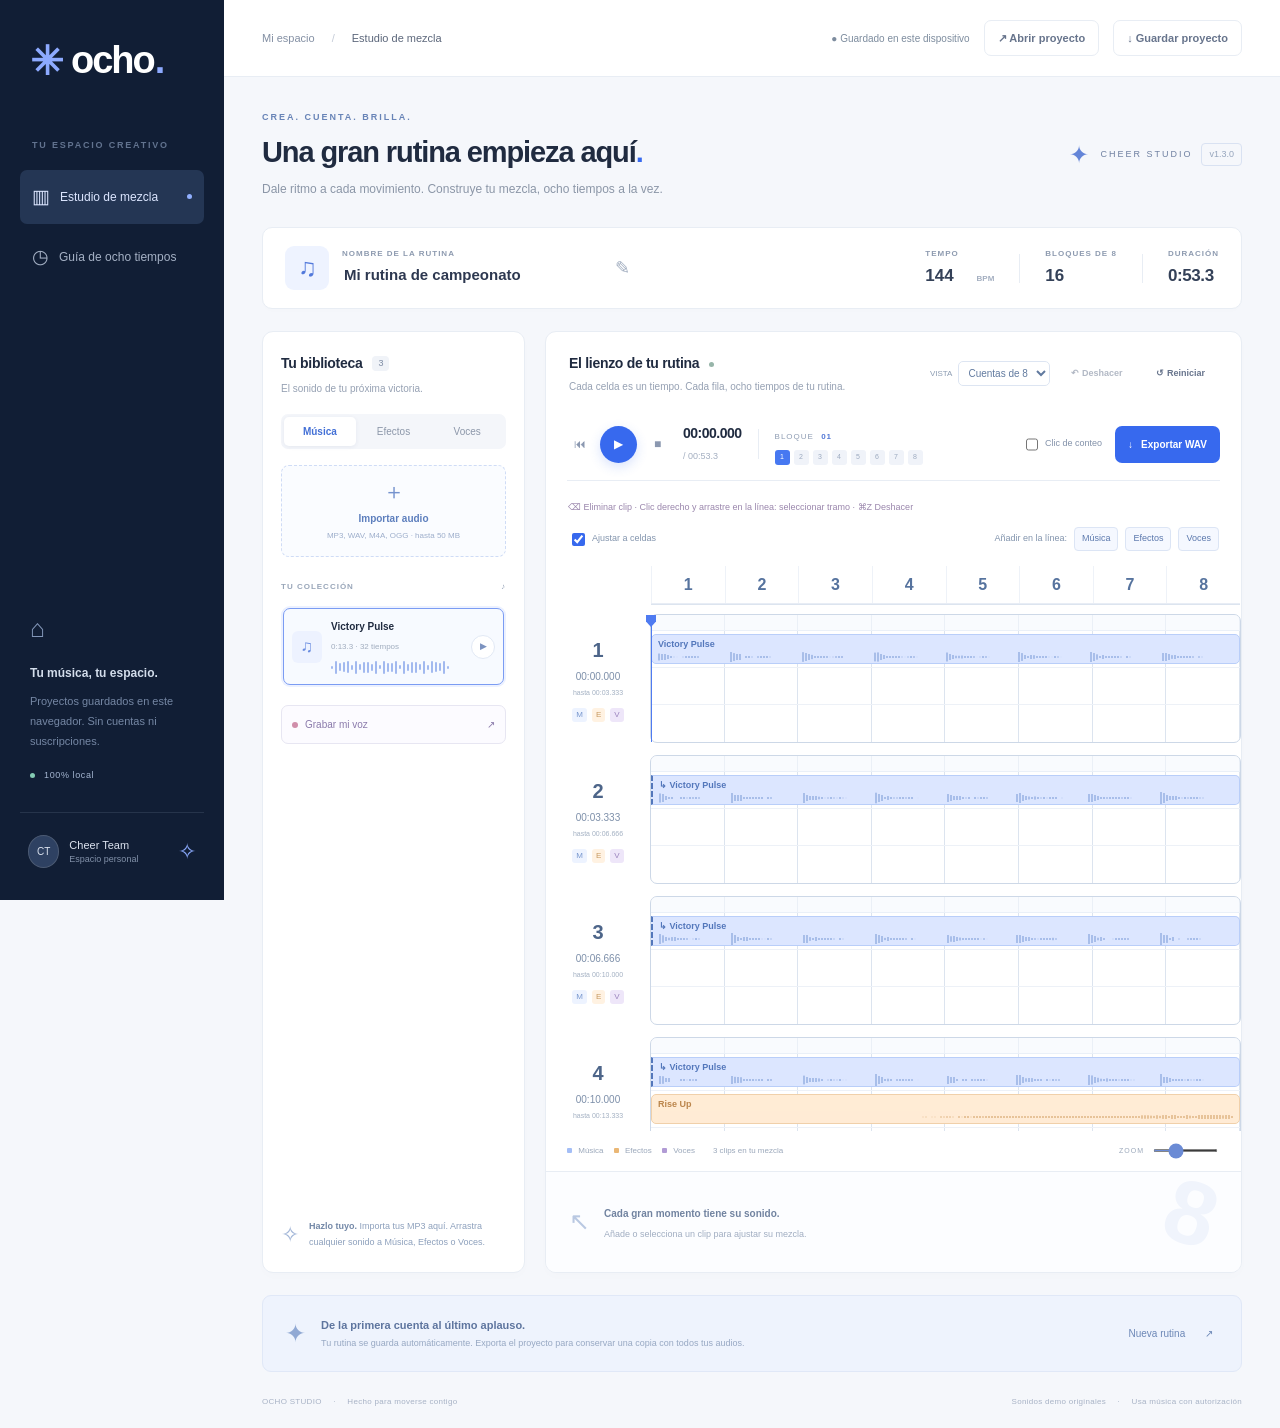
==== commit 9819cef4: "feat: add Mac delete shortcuts and range audio editing" ====
--- a/index.html
+++ b/index.html
@@ -1,14 +1,14 @@
 <!doctype html>
 <html lang="es">
-<head><meta charset="UTF-8"><meta name="viewport" content="width=device-width,initial-scale=1"><title>OCHO — Cheer Studio</title><link rel="stylesheet" href="style.css?v=1.2.0"></head>
+<head><meta charset="UTF-8"><meta name="viewport" content="width=device-width,initial-scale=1"><title>OCHO — Cheer Studio</title><link rel="stylesheet" href="style.css?v=1.3.0"></head>
 <body>
 <aside class="sidebar"><a class="brand" href="./" aria-label="OCHO inicio"><span class="brand-icon">✳︎</span> ocho<span class="brand-dot">.</span></a><div class="workspace-label">TU ESPACIO CREATIVO</div><div class="nav-item active"><span>▥</span> Estudio de mezcla <span class="nav-dot"></span></div><button class="nav-item" id="help"><span>◷</span> Guía de ocho tiempos</button><div class="sidebar-bottom"><div class="local-icon">⌂</div><strong>Tu música, tu espacio.</strong><p>Proyectos guardados en este navegador. Sin cuentas ni suscripciones.</p><div class="local-status"><i></i> 100% local</div></div><div class="profile"><span>CT</span><div>Cheer Team<small>Espacio personal</small></div><span class="profile-star">✧</span></div></aside>
 <main><header class="topbar"><div class="breadcrumb">Mi espacio <span>/</span> <b>Estudio de mezcla</b></div><span class="saved" id="save-status">● Guardado en este dispositivo</span><button class="button subtle" id="open-project">↗ Abrir proyecto</button><button class="button subtle" id="save-project">↓ Guardar proyecto</button><input id="project-file" type="file" accept=".json" hidden></header>
-<div class="page-content"><section class="page-heading"><div><div class="eyebrow">CREA. CUENTA. BRILLA.</div><h1>Una gran rutina empieza aquí<span>.</span></h1><p>Dale ritmo a cada movimiento. Construye tu mezcla, ocho tiempos a la vez.</p></div><div class="studio-badge"><span>✦</span> CHEER STUDIO <small>v1.2.0</small></div></section>
+<div class="page-content"><section class="page-heading"><div><div class="eyebrow">CREA. CUENTA. BRILLA.</div><h1>Una gran rutina empieza aquí<span>.</span></h1><p>Dale ritmo a cada movimiento. Construye tu mezcla, ocho tiempos a la vez.</p></div><div class="studio-badge"><span>✦</span> CHEER STUDIO <small>v1.3.0</small></div></section>
 <section class="project-bar"><div class="project-title"><span class="project-icon">♫</span><div><label for="project-name">NOMBRE DE LA RUTINA</label><input id="project-name" value="Mi rutina de campeonato" maxlength="100"></div><span class="edit-pencil">✎</span></div><div class="project-settings"><label>TEMPO <span><input id="bpm" type="number" min="60" max="200" value="144" aria-label="Tempo BPM"> <b>BPM</b></span></label><div class="setting-divider"></div><label>BLOQUES DE 8 <span><input id="blocks" type="number" min="1" max="64" value="16" aria-label="Bloques de ocho"></span></label><div class="setting-divider"></div><label>DURACIÓN <strong id="duration">0:53.3</strong></label></div></section>
 <div class="studio-grid"><section class="library panel"><div class="panel-heading"><h2>Tu biblioteca</h2><span class="number-badge" id="asset-count">0</span></div><p class="panel-description">El sonido de tu próxima victoria.</p><div class="library-tabs" role="tablist" aria-label="Tipo de sonido"><button class="selected" data-category="music" role="tab" aria-selected="true">Música</button><button data-category="effect" role="tab" aria-selected="false">Efectos</button><button data-category="voice" role="tab" aria-selected="false">Voces</button></div><button class="upload-box" id="upload"><span>＋</span><strong>Importar audio</strong><small>MP3, WAV, M4A, OGG · hasta 50 MB</small></button><input type="file" id="audio-file" multiple accept="audio/*,.mp3,.wav,.m4a,.ogg,.flac" hidden><div class="library-section-title"><span id="library-caption">SONIDOS ORIGINALES</span><span>♪</span></div><div id="asset-list" class="asset-list"></div><button class="record-button" id="record"><span class="record-dot"></span> Grabar mi voz <span>↗</span></button><div id="record-state" class="record-state" hidden></div><div class="library-tip"><span>✧</span><p><strong>Hazlo tuyo.</strong> Importa tus MP3 aquí. Arrastra cualquier sonido a Música, Efectos o Voces.</p></div></section>
-<section class="editor panel"><div class="editor-heading"><div><h2>El lienzo de tu rutina <span class="live-dot"></span></h2><p>Cada celda es un tiempo. Cada fila, ocho tiempos de tu rutina.</p></div><div class="view-controls"><label>VISTA <select id="timeline-view" aria-label="Vista de la rutina"><option value="counts">Cuentas de 8</option><option value="tracks">Pistas</option></select></label><button class="button subtle" id="clear">↺ Reiniciar</button></div></div><div class="transport"><div class="transport-buttons"><button class="icon-button" id="rewind" aria-label="Volver al inicio">⏮︎</button><button id="play" class="play-button" aria-label="Reproducir">▶︎</button><button class="icon-button" id="stop" aria-label="Detener">■</button></div><div class="time-readout"><strong id="time">00:00.0</strong><span>/ <span id="total-time">00:53.3</span></span></div><span class="transport-divider"></span><div class="count-readout"><span>BLOQUE <b id="current-block">01</b></span><div id="beat-dots" class="beat-dots"></div></div><label class="metronome"><input id="metronome" type="checkbox"> Clic de conteo</label><button class="button export-button" id="export">↓ <span>Exportar WAV</span></button></div>
-<div id="grid-options" class="grid-options"><label><input id="snap-cells" type="checkbox" checked> Ajustar a celdas</label><span>Añadir en la línea:</span><button data-insert-lane="music">Música</button><button data-insert-lane="effect">Efectos</button><button data-insert-lane="voice">Voces</button></div><div class="timeline-scroll" id="timeline-scroll"><div class="timeline" id="timeline"><div class="timeline-ruler" id="ruler"></div><div id="lanes"></div><div id="drop-guide" class="drop-guide" hidden></div><div id="playhead" class="playhead" role="slider" tabindex="0" aria-label="Posición de reproducción" aria-orientation="horizontal" aria-valuemin="0" aria-valuenow="0"><span></span></div></div></div><div class="timeline-footer"><span><i class="legend music"></i> Música <i class="legend effect"></i> Efectos <i class="legend voice"></i> Voces</span><span id="clip-count">0 clips en tu mezcla</span><label>ZOOM <input id="zoom" type="range" min="60" max="150" value="88" aria-label="Zoom de la línea de tiempo"></label></div><div class="clip-inspector" id="clip-inspector"><span class="inspector-icon">↖</span><div><strong>Cada gran momento tiene su sonido.</strong><p>Añade un clip a la línea de tiempo para empezar a crear.</p></div><span class="eight-decoration">8</span></div></section></div>
+<section class="editor panel"><div class="editor-heading"><div><h2>El lienzo de tu rutina <span class="live-dot"></span></h2><p>Cada celda es un tiempo. Cada fila, ocho tiempos de tu rutina.</p></div><div class="view-controls"><label>VISTA <select id="timeline-view" aria-label="Vista de la rutina"><option value="counts">Cuentas de 8</option><option value="tracks">Pistas</option></select></label><button class="button subtle" id="undo-edit" disabled title="Deshacer (⌘Z)">↶ Deshacer</button><button class="button subtle" id="clear">↺ Reiniciar</button></div></div><div class="transport"><div class="transport-buttons"><button class="icon-button" id="rewind" aria-label="Volver al inicio">⏮︎</button><button id="play" class="play-button" aria-label="Reproducir">▶︎</button><button class="icon-button" id="stop" aria-label="Detener">■</button></div><div class="time-readout"><strong id="time">00:00.0</strong><span>/ <span id="total-time">00:53.3</span></span></div><span class="transport-divider"></span><div class="count-readout"><span>BLOQUE <b id="current-block">01</b></span><div id="beat-dots" class="beat-dots"></div></div><label class="metronome"><input id="metronome" type="checkbox"> Clic de conteo</label><button class="button export-button" id="export">↓ <span>Exportar WAV</span></button></div>
+<p class="selection-tip">⌫ Eliminar clip · Clic derecho y arrastre en la línea: seleccionar tramo · ⌘Z Deshacer</p><div id="grid-options" class="grid-options"><label><input id="snap-cells" type="checkbox" checked> Ajustar a celdas</label><span>Añadir en la línea:</span><button data-insert-lane="music">Música</button><button data-insert-lane="effect">Efectos</button><button data-insert-lane="voice">Voces</button></div><div class="timeline-scroll" id="timeline-scroll"><div class="timeline" id="timeline"><div class="timeline-ruler" id="ruler"></div><div id="lanes"></div><div id="drop-guide" class="drop-guide" hidden></div><div id="playhead" class="playhead" role="slider" tabindex="0" aria-label="Posición de reproducción" aria-orientation="horizontal" aria-valuemin="0" aria-valuenow="0"><span></span></div></div></div><div class="timeline-footer"><span><i class="legend music"></i> Música <i class="legend effect"></i> Efectos <i class="legend voice"></i> Voces</span><span id="clip-count">0 clips en tu mezcla</span><label>ZOOM <input id="zoom" type="range" min="60" max="150" value="88" aria-label="Zoom de la línea de tiempo"></label></div><section id="range-panel" class="range-panel" hidden><div class="range-heading"><strong>Tramo seleccionado</strong><span id="range-info"></span><button id="range-clear" aria-label="Quitar selección">×</button></div><div class="range-actions"><label>APLICAR A <select id="range-scope" aria-label="Alcance de la edición"><option value="selected">Clip seleccionado</option><option value="music">Pista Música</option><option value="effect">Pista Efectos</option><option value="voice">Pista Voces</option><option value="all">Todas las pistas</option></select></label><button data-range-edit="delete" class="range-delete">Borrar tramo ⌫</button><button data-range-edit="mute">Silenciar</button><label>VOLUMEN % <input id="range-volume-value" type="number" min="0" max="100" value="50" aria-label="Volumen del tramo"></label><button data-range-edit="volume">Aplicar volumen</button><button data-range-edit="fade-in">Entrada gradual</button><button data-range-edit="fade-out">Salida gradual</button></div><p>Clic derecho sostenido y arrastre: selecciona un tramo. ⌫ borra el tramo; Esc quita la selección. ⌘Z deshace.</p></section><div class="clip-inspector" id="clip-inspector"><span class="inspector-icon">↖</span><div><strong>Cada gran momento tiene su sonido.</strong><p>Añade un clip a la línea de tiempo para empezar a crear.</p></div><span class="eight-decoration">8</span></div></section></div>
 <section class="bottom-strip"><div class="strip-icon">✦</div><div><strong>De la primera cuenta al último aplauso.</strong><span>Tu rutina se guarda automáticamente. Exporta el proyecto para conservar una copia con todos tus audios.</span></div><button id="new-project">Nueva rutina <span>↗</span></button></section><footer><span>OCHO STUDIO <span class="footer-dot">·</span> Hecho para moverse contigo</span><span>Sonidos demo originales <span class="footer-dot">·</span> Usa música con autorización</span></footer></div>
-</main><div id="toast" class="toast" role="status" hidden></div><dialog id="help-dialog"><button class="dialog-close" aria-label="Cerrar">×</button><div class="eyebrow">TU PRIMERA MEZCLA</div><h2>Piensa en ocho.</h2><p>Cada bloque contiene 8 pulsos. A 144 BPM, un bloque dura 3,33 segundos.</p><ol><li>Importa música o elige un sonido original.</li><li>Arrastra la línea azul o la regla para elegir cualquier instante. Arrastra un audio cerca de la línea para alinear su inicio exactamente, o usa ＋ En la línea en la pista elegida. En Cuentas de 8, cada celda es un tiempo y cada fila contiene ocho. Los clips continúan en la fila siguiente cuando superan el tiempo 8. Desmarca Ajustar a celdas para colocar libremente entre tiempos. Cambia a Pistas si prefieres una línea horizontal continua.</li><li>Selecciona un clip para ajustar su inicio en segundos, duración, recorte, volumen y fundidos. Alinear a la línea mueve el clip seleccionado al cursor sin cambiar sus demás ajustes.</li><li>Graba una voz, combina efectos y escucha la rutina.</li><li>Exporta un WAV estéreo o guarda el proyecto editable.</li></ol><p>El tempo define la cuadrícula y el clic. El audio conserva su velocidad original: elige música con el BPM adecuado. La grabación captura el micrófono; usa auriculares para evitar realimentación.</p><button class="button primary dialog-close">¡A crear!</button></dialog><script type="module" src="app.js?v=1.2.0"></script>
+</main><div id="toast" class="toast" role="status" hidden></div><dialog id="help-dialog"><button class="dialog-close" aria-label="Cerrar">×</button><div class="eyebrow">TU PRIMERA MEZCLA</div><h2>Piensa en ocho.</h2><p>Cada bloque contiene 8 pulsos. A 144 BPM, un bloque dura 3,33 segundos.</p><ol><li>Importa música o elige un sonido original.</li><li>Arrastra la línea azul o la regla para elegir cualquier instante. Arrastra un audio cerca de la línea para alinear su inicio exactamente, o usa ＋ En la línea en la pista elegida. En Cuentas de 8, cada celda es un tiempo y cada fila contiene ocho. Los clips continúan en la fila siguiente cuando superan el tiempo 8. Desmarca Ajustar a celdas para colocar libremente entre tiempos. Cambia a Pistas si prefieres una línea horizontal continua.</li><li>Selecciona un clip para ajustar su inicio en segundos, duración, recorte, volumen y fundidos. Alinear a la línea mueve el clip seleccionado al cursor sin cambiar sus demás ajustes.</li><li>Graba una voz, combina efectos y escucha la rutina.</li><li>Exporta un WAV estéreo o guarda el proyecto editable.</li></ol><p>Selecciona un clip y pulsa ⌫ para eliminarlo. Mantén el botón derecho mientras arrastras la línea azul para seleccionar un tramo y editarlo desde el panel. Borrar un tramo deja un hueco y conserva la posición del resto. ⌘Z deshace la última edición. El tempo define la cuadrícula y el clic. El audio conserva su velocidad original: elige música con el BPM adecuado. La grabación captura el micrófono; usa auriculares para evitar realimentación.</p><button class="button primary dialog-close">¡A crear!</button></dialog><script type="module" src="app.js?v=1.3.0"></script>
 </body></html>
--- a/style.css
+++ b/style.css
@@ -30,3 +30,10 @@
 @media(max-width:520px){.editor-heading{gap:6px;flex-wrap:wrap}.view-controls{margin-left:auto}.view-controls label{font-size:7px}.grid-options{padding:0 12px 12px;font-size:8px}.grid-options button{font-size:8px}.count-label>span{font-size:9px}}
 
 .timeline.counts-view .timeline-ruler{margin-left:105px;margin-right:1px}
+
+/* Time selection overlays are visual only; clips and pointer capture remain usable. */
+.time-range-band{position:absolute;top:0;bottom:0;background:#a979dc38;border-left:2px solid #a16bd3;border-right:2px solid #a16bd3;pointer-events:none;z-index:4;min-width:1px}
+.range-panel{border-top:1px solid #e6d8f5;border-bottom:1px solid #e6d8f5;background:#faf6ff;padding:14px 22px;color:#806499}.range-panel[hidden]{display:none}.range-heading{display:flex;align-items:center;gap:12px;flex-wrap:wrap}.range-heading strong{font-size:11px}.range-heading span{font-size:10px;font-variant-numeric:tabular-nums}.range-heading button{margin-left:auto;background:none;border:0;color:#9673b5;font-size:20px;padding:0 4px}
+.range-actions{display:flex;align-items:end;gap:8px;margin-top:12px;flex-wrap:wrap}.range-actions label{display:flex;flex-direction:column;gap:4px;font-size:8px;letter-spacing:.5px}.range-actions select,.range-actions input{padding:6px;border:1px solid #ddceef;border-radius:4px;background:white;color:#7b6095;font-size:10px}.range-actions input{width:64px}.range-actions button{border:1px solid #ddceef;background:white;color:#8765a3;font-size:9px;border-radius:4px;padding:7px 8px}.range-actions .range-delete{background:#fff0f4;border-color:#efcbd6;color:#b05c78}.range-panel p{font-size:9px;color:#a28ab9;margin:10px 0 0}.view-controls{flex-wrap:wrap;justify-content:flex-end}
+
+.selection-tip{margin:0 22px 12px;font-size:9px;color:#9a86ac;line-height:1.7}
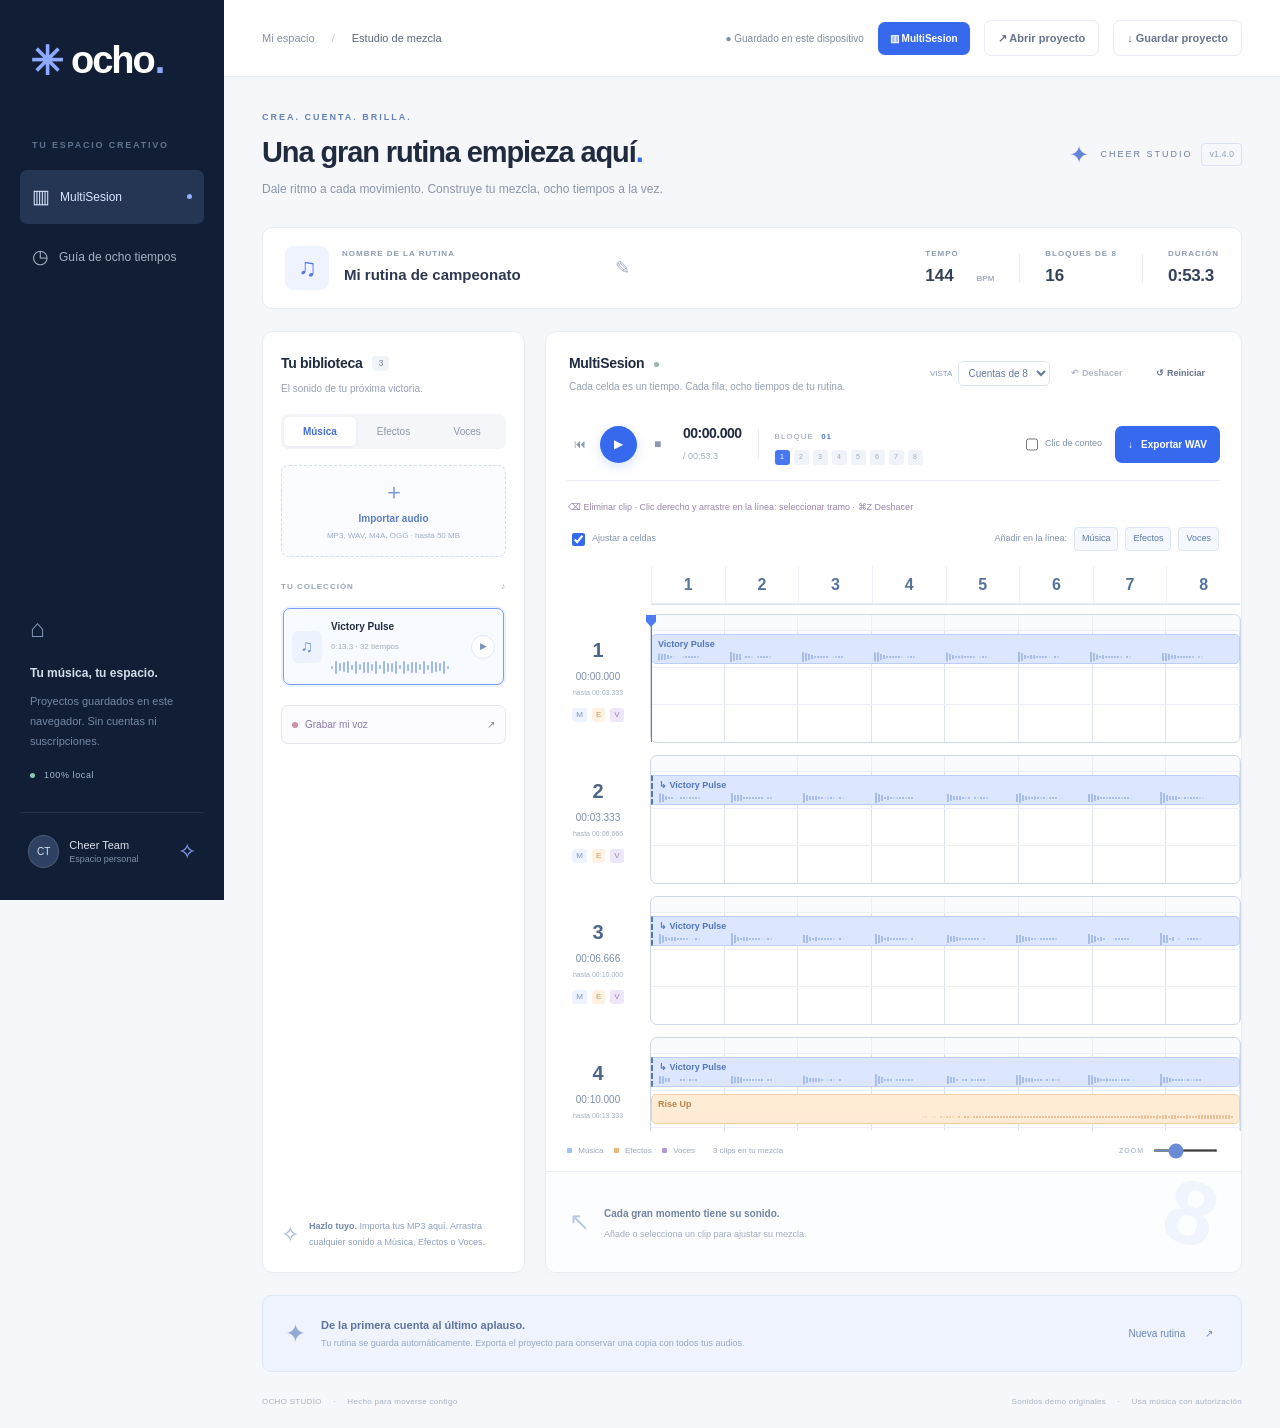
==== commit 7ae127fa: "feat: add detached clip editor and MultiSesion navigation" ====
--- a/index.html
+++ b/index.html
@@ -1,14 +1,14 @@
 <!doctype html>
 <html lang="es">
-<head><meta charset="UTF-8"><meta name="viewport" content="width=device-width,initial-scale=1"><title>OCHO — Cheer Studio</title><link rel="stylesheet" href="style.css?v=1.3.0"></head>
+<head><meta charset="UTF-8"><meta name="viewport" content="width=device-width,initial-scale=1"><title>OCHO — Cheer Studio</title><link rel="stylesheet" href="style.css?v=1.4.0"></head>
 <body>
-<aside class="sidebar"><a class="brand" href="./" aria-label="OCHO inicio"><span class="brand-icon">✳︎</span> ocho<span class="brand-dot">.</span></a><div class="workspace-label">TU ESPACIO CREATIVO</div><div class="nav-item active"><span>▥</span> Estudio de mezcla <span class="nav-dot"></span></div><button class="nav-item" id="help"><span>◷</span> Guía de ocho tiempos</button><div class="sidebar-bottom"><div class="local-icon">⌂</div><strong>Tu música, tu espacio.</strong><p>Proyectos guardados en este navegador. Sin cuentas ni suscripciones.</p><div class="local-status"><i></i> 100% local</div></div><div class="profile"><span>CT</span><div>Cheer Team<small>Espacio personal</small></div><span class="profile-star">✧</span></div></aside>
-<main><header class="topbar"><div class="breadcrumb">Mi espacio <span>/</span> <b>Estudio de mezcla</b></div><span class="saved" id="save-status">● Guardado en este dispositivo</span><button class="button subtle" id="open-project">↗ Abrir proyecto</button><button class="button subtle" id="save-project">↓ Guardar proyecto</button><input id="project-file" type="file" accept=".json" hidden></header>
-<div class="page-content"><section class="page-heading"><div><div class="eyebrow">CREA. CUENTA. BRILLA.</div><h1>Una gran rutina empieza aquí<span>.</span></h1><p>Dale ritmo a cada movimiento. Construye tu mezcla, ocho tiempos a la vez.</p></div><div class="studio-badge"><span>✦</span> CHEER STUDIO <small>v1.3.0</small></div></section>
+<aside class="sidebar"><a class="brand" href="./" aria-label="OCHO inicio"><span class="brand-icon">✳︎</span> ocho<span class="brand-dot">.</span></a><div class="workspace-label">TU ESPACIO CREATIVO</div><button class="nav-item active" id="multisession-nav"><span>▥</span> MultiSesion <span class="nav-dot"></span></button><button class="nav-item" id="help"><span>◷</span> Guía de ocho tiempos</button><div class="sidebar-bottom"><div class="local-icon">⌂</div><strong>Tu música, tu espacio.</strong><p>Proyectos guardados en este navegador. Sin cuentas ni suscripciones.</p><div class="local-status"><i></i> 100% local</div></div><div class="profile"><span>CT</span><div>Cheer Team<small>Espacio personal</small></div><span class="profile-star">✧</span></div></aside>
+<main><header class="topbar"><div class="breadcrumb">Mi espacio <span>/</span> <b>Estudio de mezcla</b></div><span class="saved" id="save-status">● Guardado en este dispositivo</span><button class="button primary" id="multisession">▥ MultiSesion</button><button class="button subtle" id="open-project">↗ Abrir proyecto</button><button class="button subtle" id="save-project">↓ Guardar proyecto</button><input id="project-file" type="file" accept=".json" hidden></header>
+<div class="page-content"><section class="page-heading"><div><div class="eyebrow">CREA. CUENTA. BRILLA.</div><h1>Una gran rutina empieza aquí<span>.</span></h1><p>Dale ritmo a cada movimiento. Construye tu mezcla, ocho tiempos a la vez.</p></div><div class="studio-badge"><span>✦</span> CHEER STUDIO <small>v1.4.0</small></div></section>
 <section class="project-bar"><div class="project-title"><span class="project-icon">♫</span><div><label for="project-name">NOMBRE DE LA RUTINA</label><input id="project-name" value="Mi rutina de campeonato" maxlength="100"></div><span class="edit-pencil">✎</span></div><div class="project-settings"><label>TEMPO <span><input id="bpm" type="number" min="60" max="200" value="144" aria-label="Tempo BPM"> <b>BPM</b></span></label><div class="setting-divider"></div><label>BLOQUES DE 8 <span><input id="blocks" type="number" min="1" max="64" value="16" aria-label="Bloques de ocho"></span></label><div class="setting-divider"></div><label>DURACIÓN <strong id="duration">0:53.3</strong></label></div></section>
 <div class="studio-grid"><section class="library panel"><div class="panel-heading"><h2>Tu biblioteca</h2><span class="number-badge" id="asset-count">0</span></div><p class="panel-description">El sonido de tu próxima victoria.</p><div class="library-tabs" role="tablist" aria-label="Tipo de sonido"><button class="selected" data-category="music" role="tab" aria-selected="true">Música</button><button data-category="effect" role="tab" aria-selected="false">Efectos</button><button data-category="voice" role="tab" aria-selected="false">Voces</button></div><button class="upload-box" id="upload"><span>＋</span><strong>Importar audio</strong><small>MP3, WAV, M4A, OGG · hasta 50 MB</small></button><input type="file" id="audio-file" multiple accept="audio/*,.mp3,.wav,.m4a,.ogg,.flac" hidden><div class="library-section-title"><span id="library-caption">SONIDOS ORIGINALES</span><span>♪</span></div><div id="asset-list" class="asset-list"></div><button class="record-button" id="record"><span class="record-dot"></span> Grabar mi voz <span>↗</span></button><div id="record-state" class="record-state" hidden></div><div class="library-tip"><span>✧</span><p><strong>Hazlo tuyo.</strong> Importa tus MP3 aquí. Arrastra cualquier sonido a Música, Efectos o Voces.</p></div></section>
-<section class="editor panel"><div class="editor-heading"><div><h2>El lienzo de tu rutina <span class="live-dot"></span></h2><p>Cada celda es un tiempo. Cada fila, ocho tiempos de tu rutina.</p></div><div class="view-controls"><label>VISTA <select id="timeline-view" aria-label="Vista de la rutina"><option value="counts">Cuentas de 8</option><option value="tracks">Pistas</option></select></label><button class="button subtle" id="undo-edit" disabled title="Deshacer (⌘Z)">↶ Deshacer</button><button class="button subtle" id="clear">↺ Reiniciar</button></div></div><div class="transport"><div class="transport-buttons"><button class="icon-button" id="rewind" aria-label="Volver al inicio">⏮︎</button><button id="play" class="play-button" aria-label="Reproducir">▶︎</button><button class="icon-button" id="stop" aria-label="Detener">■</button></div><div class="time-readout"><strong id="time">00:00.0</strong><span>/ <span id="total-time">00:53.3</span></span></div><span class="transport-divider"></span><div class="count-readout"><span>BLOQUE <b id="current-block">01</b></span><div id="beat-dots" class="beat-dots"></div></div><label class="metronome"><input id="metronome" type="checkbox"> Clic de conteo</label><button class="button export-button" id="export">↓ <span>Exportar WAV</span></button></div>
+<section class="editor panel"><div class="editor-heading"><div><h2>MultiSesion <span class="live-dot"></span></h2><p>Cada celda es un tiempo. Cada fila, ocho tiempos de tu rutina.</p></div><div class="view-controls"><label>VISTA <select id="timeline-view" aria-label="Vista de la rutina"><option value="counts">Cuentas de 8</option><option value="tracks">Pistas</option></select></label><button class="button subtle" id="undo-edit" disabled title="Deshacer (⌘Z)">↶ Deshacer</button><button class="button subtle" id="clear">↺ Reiniciar</button></div></div><div class="transport"><div class="transport-buttons"><button class="icon-button" id="rewind" aria-label="Volver al inicio">⏮︎</button><button id="play" class="play-button" aria-label="Reproducir">▶︎</button><button class="icon-button" id="stop" aria-label="Detener">■</button></div><div class="time-readout"><strong id="time">00:00.0</strong><span>/ <span id="total-time">00:53.3</span></span></div><span class="transport-divider"></span><div class="count-readout"><span>BLOQUE <b id="current-block">01</b></span><div id="beat-dots" class="beat-dots"></div></div><label class="metronome"><input id="metronome" type="checkbox"> Clic de conteo</label><button class="button export-button" id="export">↓ <span>Exportar WAV</span></button></div>
 <p class="selection-tip">⌫ Eliminar clip · Clic derecho y arrastre en la línea: seleccionar tramo · ⌘Z Deshacer</p><div id="grid-options" class="grid-options"><label><input id="snap-cells" type="checkbox" checked> Ajustar a celdas</label><span>Añadir en la línea:</span><button data-insert-lane="music">Música</button><button data-insert-lane="effect">Efectos</button><button data-insert-lane="voice">Voces</button></div><div class="timeline-scroll" id="timeline-scroll"><div class="timeline" id="timeline"><div class="timeline-ruler" id="ruler"></div><div id="lanes"></div><div id="drop-guide" class="drop-guide" hidden></div><div id="playhead" class="playhead" role="slider" tabindex="0" aria-label="Posición de reproducción" aria-orientation="horizontal" aria-valuemin="0" aria-valuenow="0"><span></span></div></div></div><div class="timeline-footer"><span><i class="legend music"></i> Música <i class="legend effect"></i> Efectos <i class="legend voice"></i> Voces</span><span id="clip-count">0 clips en tu mezcla</span><label>ZOOM <input id="zoom" type="range" min="60" max="150" value="88" aria-label="Zoom de la línea de tiempo"></label></div><section id="range-panel" class="range-panel" hidden><div class="range-heading"><strong>Tramo seleccionado</strong><span id="range-info"></span><button id="range-clear" aria-label="Quitar selección">×</button></div><div class="range-actions"><label>APLICAR A <select id="range-scope" aria-label="Alcance de la edición"><option value="selected">Clip seleccionado</option><option value="music">Pista Música</option><option value="effect">Pista Efectos</option><option value="voice">Pista Voces</option><option value="all">Todas las pistas</option></select></label><button data-range-edit="delete" class="range-delete">Borrar tramo ⌫</button><button data-range-edit="mute">Silenciar</button><label>VOLUMEN % <input id="range-volume-value" type="number" min="0" max="100" value="50" aria-label="Volumen del tramo"></label><button data-range-edit="volume">Aplicar volumen</button><button data-range-edit="fade-in">Entrada gradual</button><button data-range-edit="fade-out">Salida gradual</button></div><p>Clic derecho sostenido y arrastre: selecciona un tramo. ⌫ borra el tramo; Esc quita la selección. ⌘Z deshace.</p></section><div class="clip-inspector" id="clip-inspector"><span class="inspector-icon">↖</span><div><strong>Cada gran momento tiene su sonido.</strong><p>Añade un clip a la línea de tiempo para empezar a crear.</p></div><span class="eight-decoration">8</span></div></section></div>
 <section class="bottom-strip"><div class="strip-icon">✦</div><div><strong>De la primera cuenta al último aplauso.</strong><span>Tu rutina se guarda automáticamente. Exporta el proyecto para conservar una copia con todos tus audios.</span></div><button id="new-project">Nueva rutina <span>↗</span></button></section><footer><span>OCHO STUDIO <span class="footer-dot">·</span> Hecho para moverse contigo</span><span>Sonidos demo originales <span class="footer-dot">·</span> Usa música con autorización</span></footer></div>
-</main><div id="toast" class="toast" role="status" hidden></div><dialog id="help-dialog"><button class="dialog-close" aria-label="Cerrar">×</button><div class="eyebrow">TU PRIMERA MEZCLA</div><h2>Piensa en ocho.</h2><p>Cada bloque contiene 8 pulsos. A 144 BPM, un bloque dura 3,33 segundos.</p><ol><li>Importa música o elige un sonido original.</li><li>Arrastra la línea azul o la regla para elegir cualquier instante. Arrastra un audio cerca de la línea para alinear su inicio exactamente, o usa ＋ En la línea en la pista elegida. En Cuentas de 8, cada celda es un tiempo y cada fila contiene ocho. Los clips continúan en la fila siguiente cuando superan el tiempo 8. Desmarca Ajustar a celdas para colocar libremente entre tiempos. Cambia a Pistas si prefieres una línea horizontal continua.</li><li>Selecciona un clip para ajustar su inicio en segundos, duración, recorte, volumen y fundidos. Alinear a la línea mueve el clip seleccionado al cursor sin cambiar sus demás ajustes.</li><li>Graba una voz, combina efectos y escucha la rutina.</li><li>Exporta un WAV estéreo o guarda el proyecto editable.</li></ol><p>Selecciona un clip y pulsa ⌫ para eliminarlo. Mantén el botón derecho mientras arrastras la línea azul para seleccionar un tramo y editarlo desde el panel. Borrar un tramo deja un hueco y conserva la posición del resto. ⌘Z deshace la última edición. El tempo define la cuadrícula y el clic. El audio conserva su velocidad original: elige música con el BPM adecuado. La grabación captura el micrófono; usa auriculares para evitar realimentación.</p><button class="button primary dialog-close">¡A crear!</button></dialog><script type="module" src="app.js?v=1.3.0"></script>
+</main><div id="toast" class="toast" role="status" hidden></div><dialog id="help-dialog"><button class="dialog-close" aria-label="Cerrar">×</button><div class="eyebrow">TU PRIMERA MEZCLA</div><h2>Piensa en ocho.</h2><p>Cada bloque contiene 8 pulsos. A 144 BPM, un bloque dura 3,33 segundos.</p><ol><li>Importa música o elige un sonido original.</li><li>Arrastra la línea azul o la regla para elegir cualquier instante. Arrastra un audio cerca de la línea para alinear su inicio exactamente, o usa ＋ En la línea en la pista elegida. En Cuentas de 8, cada celda es un tiempo y cada fila contiene ocho. Los clips continúan en la fila siguiente cuando superan el tiempo 8. Desmarca Ajustar a celdas para colocar libremente entre tiempos. Cambia a Pistas si prefieres una línea horizontal continua.</li><li>Haz doble clic en un clip para abrir su editor independiente, escuchar solo ese audio y hacer cortes o ajustes. Usa MultiSesion para regresar a la mezcla. Selecciona un clip para ajustar su inicio en segundos, duración, recorte, volumen y fundidos. Alinear a la línea mueve el clip seleccionado al cursor sin cambiar sus demás ajustes.</li><li>Graba una voz, combina efectos y escucha la rutina.</li><li>Exporta un WAV estéreo o guarda el proyecto editable.</li></ol><p>Selecciona un clip y pulsa ⌫ para eliminarlo. Mantén el botón derecho mientras arrastras la línea azul para seleccionar un tramo y editarlo desde el panel. Borrar un tramo deja un hueco y conserva la posición del resto. ⌘Z deshace la última edición. El tempo define la cuadrícula y el clic. El audio conserva su velocidad original: elige música con el BPM adecuado. La grabación captura el micrófono; usa auriculares para evitar realimentación.</p><button class="button primary dialog-close">¡A crear!</button></dialog><dialog id="clip-editor-fallback" class="clip-editor-fallback" aria-label="Editor de clip"><iframe id="clip-editor-frame" title="Editor de audio" src="about:blank"></iframe></dialog><script type="module" src="app.js?v=1.4.0"></script>
 </body></html>
--- a/style.css
+++ b/style.css
@@ -37,3 +37,6 @@
 .range-actions{display:flex;align-items:end;gap:8px;margin-top:12px;flex-wrap:wrap}.range-actions label{display:flex;flex-direction:column;gap:4px;font-size:8px;letter-spacing:.5px}.range-actions select,.range-actions input{padding:6px;border:1px solid #ddceef;border-radius:4px;background:white;color:#7b6095;font-size:10px}.range-actions input{width:64px}.range-actions button{border:1px solid #ddceef;background:white;color:#8765a3;font-size:9px;border-radius:4px;padding:7px 8px}.range-actions .range-delete{background:#fff0f4;border-color:#efcbd6;color:#b05c78}.range-panel p{font-size:9px;color:#a28ab9;margin:10px 0 0}.view-controls{flex-wrap:wrap;justify-content:flex-end}
 
 .selection-tip{margin:0 22px 12px;font-size:9px;color:#9a86ac;line-height:1.7}
+
+.clip-editor-fallback{padding:0;max-width:none;width:96vw;height:92vh;border-radius:14px;overflow:hidden}.clip-editor-fallback iframe{border:0;width:100%;height:100%;display:block}.topbar #multisession{font-size:10px;padding:9px 12px}.clip{touch-action:pan-y}.clip:focus-visible{outline:2px solid #497ef2;outline-offset:1px}
+@media(max-width:520px){.topbar{height:auto;min-height:65px;flex-wrap:wrap;padding-top:10px;padding-bottom:10px}.topbar #multisession{flex-basis:100%}.clip-editor-fallback{width:100vw;height:96vh}}
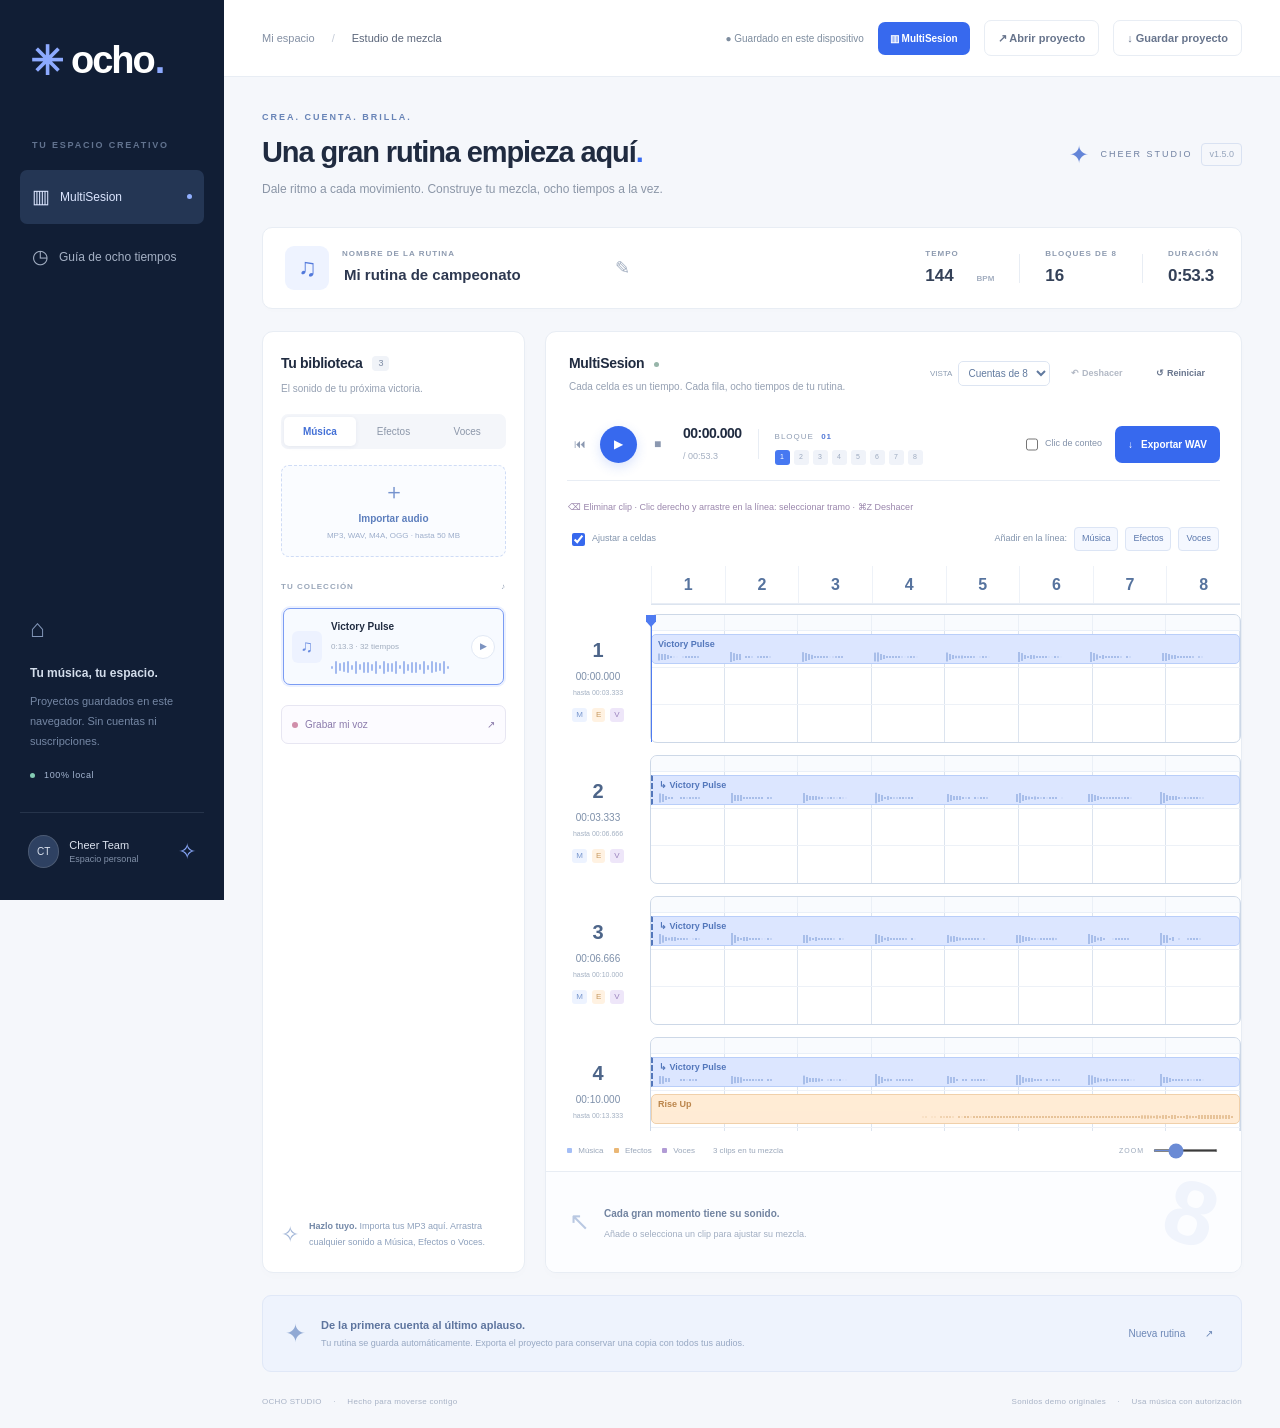
==== commit 6bcab377: "fix: close silent gaps with ripple cuts in the clip editor" ====
--- a/index.html
+++ b/index.html
@@ -1,14 +1,14 @@
 <!doctype html>
 <html lang="es">
-<head><meta charset="UTF-8"><meta name="viewport" content="width=device-width,initial-scale=1"><title>OCHO — Cheer Studio</title><link rel="stylesheet" href="style.css?v=1.4.0"></head>
+<head><meta charset="UTF-8"><meta name="viewport" content="width=device-width,initial-scale=1"><title>OCHO — Cheer Studio</title><link rel="stylesheet" href="style.css?v=1.5.0"></head>
 <body>
 <aside class="sidebar"><a class="brand" href="./" aria-label="OCHO inicio"><span class="brand-icon">✳︎</span> ocho<span class="brand-dot">.</span></a><div class="workspace-label">TU ESPACIO CREATIVO</div><button class="nav-item active" id="multisession-nav"><span>▥</span> MultiSesion <span class="nav-dot"></span></button><button class="nav-item" id="help"><span>◷</span> Guía de ocho tiempos</button><div class="sidebar-bottom"><div class="local-icon">⌂</div><strong>Tu música, tu espacio.</strong><p>Proyectos guardados en este navegador. Sin cuentas ni suscripciones.</p><div class="local-status"><i></i> 100% local</div></div><div class="profile"><span>CT</span><div>Cheer Team<small>Espacio personal</small></div><span class="profile-star">✧</span></div></aside>
 <main><header class="topbar"><div class="breadcrumb">Mi espacio <span>/</span> <b>Estudio de mezcla</b></div><span class="saved" id="save-status">● Guardado en este dispositivo</span><button class="button primary" id="multisession">▥ MultiSesion</button><button class="button subtle" id="open-project">↗ Abrir proyecto</button><button class="button subtle" id="save-project">↓ Guardar proyecto</button><input id="project-file" type="file" accept=".json" hidden></header>
-<div class="page-content"><section class="page-heading"><div><div class="eyebrow">CREA. CUENTA. BRILLA.</div><h1>Una gran rutina empieza aquí<span>.</span></h1><p>Dale ritmo a cada movimiento. Construye tu mezcla, ocho tiempos a la vez.</p></div><div class="studio-badge"><span>✦</span> CHEER STUDIO <small>v1.4.0</small></div></section>
+<div class="page-content"><section class="page-heading"><div><div class="eyebrow">CREA. CUENTA. BRILLA.</div><h1>Una gran rutina empieza aquí<span>.</span></h1><p>Dale ritmo a cada movimiento. Construye tu mezcla, ocho tiempos a la vez.</p></div><div class="studio-badge"><span>✦</span> CHEER STUDIO <small>v1.5.0</small></div></section>
 <section class="project-bar"><div class="project-title"><span class="project-icon">♫</span><div><label for="project-name">NOMBRE DE LA RUTINA</label><input id="project-name" value="Mi rutina de campeonato" maxlength="100"></div><span class="edit-pencil">✎</span></div><div class="project-settings"><label>TEMPO <span><input id="bpm" type="number" min="60" max="200" value="144" aria-label="Tempo BPM"> <b>BPM</b></span></label><div class="setting-divider"></div><label>BLOQUES DE 8 <span><input id="blocks" type="number" min="1" max="64" value="16" aria-label="Bloques de ocho"></span></label><div class="setting-divider"></div><label>DURACIÓN <strong id="duration">0:53.3</strong></label></div></section>
 <div class="studio-grid"><section class="library panel"><div class="panel-heading"><h2>Tu biblioteca</h2><span class="number-badge" id="asset-count">0</span></div><p class="panel-description">El sonido de tu próxima victoria.</p><div class="library-tabs" role="tablist" aria-label="Tipo de sonido"><button class="selected" data-category="music" role="tab" aria-selected="true">Música</button><button data-category="effect" role="tab" aria-selected="false">Efectos</button><button data-category="voice" role="tab" aria-selected="false">Voces</button></div><button class="upload-box" id="upload"><span>＋</span><strong>Importar audio</strong><small>MP3, WAV, M4A, OGG · hasta 50 MB</small></button><input type="file" id="audio-file" multiple accept="audio/*,.mp3,.wav,.m4a,.ogg,.flac" hidden><div class="library-section-title"><span id="library-caption">SONIDOS ORIGINALES</span><span>♪</span></div><div id="asset-list" class="asset-list"></div><button class="record-button" id="record"><span class="record-dot"></span> Grabar mi voz <span>↗</span></button><div id="record-state" class="record-state" hidden></div><div class="library-tip"><span>✧</span><p><strong>Hazlo tuyo.</strong> Importa tus MP3 aquí. Arrastra cualquier sonido a Música, Efectos o Voces.</p></div></section>
 <section class="editor panel"><div class="editor-heading"><div><h2>MultiSesion <span class="live-dot"></span></h2><p>Cada celda es un tiempo. Cada fila, ocho tiempos de tu rutina.</p></div><div class="view-controls"><label>VISTA <select id="timeline-view" aria-label="Vista de la rutina"><option value="counts">Cuentas de 8</option><option value="tracks">Pistas</option></select></label><button class="button subtle" id="undo-edit" disabled title="Deshacer (⌘Z)">↶ Deshacer</button><button class="button subtle" id="clear">↺ Reiniciar</button></div></div><div class="transport"><div class="transport-buttons"><button class="icon-button" id="rewind" aria-label="Volver al inicio">⏮︎</button><button id="play" class="play-button" aria-label="Reproducir">▶︎</button><button class="icon-button" id="stop" aria-label="Detener">■</button></div><div class="time-readout"><strong id="time">00:00.0</strong><span>/ <span id="total-time">00:53.3</span></span></div><span class="transport-divider"></span><div class="count-readout"><span>BLOQUE <b id="current-block">01</b></span><div id="beat-dots" class="beat-dots"></div></div><label class="metronome"><input id="metronome" type="checkbox"> Clic de conteo</label><button class="button export-button" id="export">↓ <span>Exportar WAV</span></button></div>
 <p class="selection-tip">⌫ Eliminar clip · Clic derecho y arrastre en la línea: seleccionar tramo · ⌘Z Deshacer</p><div id="grid-options" class="grid-options"><label><input id="snap-cells" type="checkbox" checked> Ajustar a celdas</label><span>Añadir en la línea:</span><button data-insert-lane="music">Música</button><button data-insert-lane="effect">Efectos</button><button data-insert-lane="voice">Voces</button></div><div class="timeline-scroll" id="timeline-scroll"><div class="timeline" id="timeline"><div class="timeline-ruler" id="ruler"></div><div id="lanes"></div><div id="drop-guide" class="drop-guide" hidden></div><div id="playhead" class="playhead" role="slider" tabindex="0" aria-label="Posición de reproducción" aria-orientation="horizontal" aria-valuemin="0" aria-valuenow="0"><span></span></div></div></div><div class="timeline-footer"><span><i class="legend music"></i> Música <i class="legend effect"></i> Efectos <i class="legend voice"></i> Voces</span><span id="clip-count">0 clips en tu mezcla</span><label>ZOOM <input id="zoom" type="range" min="60" max="150" value="88" aria-label="Zoom de la línea de tiempo"></label></div><section id="range-panel" class="range-panel" hidden><div class="range-heading"><strong>Tramo seleccionado</strong><span id="range-info"></span><button id="range-clear" aria-label="Quitar selección">×</button></div><div class="range-actions"><label>APLICAR A <select id="range-scope" aria-label="Alcance de la edición"><option value="selected">Clip seleccionado</option><option value="music">Pista Música</option><option value="effect">Pista Efectos</option><option value="voice">Pista Voces</option><option value="all">Todas las pistas</option></select></label><button data-range-edit="delete" class="range-delete">Borrar tramo ⌫</button><button data-range-edit="mute">Silenciar</button><label>VOLUMEN % <input id="range-volume-value" type="number" min="0" max="100" value="50" aria-label="Volumen del tramo"></label><button data-range-edit="volume">Aplicar volumen</button><button data-range-edit="fade-in">Entrada gradual</button><button data-range-edit="fade-out">Salida gradual</button></div><p>Clic derecho sostenido y arrastre: selecciona un tramo. ⌫ borra el tramo; Esc quita la selección. ⌘Z deshace.</p></section><div class="clip-inspector" id="clip-inspector"><span class="inspector-icon">↖</span><div><strong>Cada gran momento tiene su sonido.</strong><p>Añade un clip a la línea de tiempo para empezar a crear.</p></div><span class="eight-decoration">8</span></div></section></div>
 <section class="bottom-strip"><div class="strip-icon">✦</div><div><strong>De la primera cuenta al último aplauso.</strong><span>Tu rutina se guarda automáticamente. Exporta el proyecto para conservar una copia con todos tus audios.</span></div><button id="new-project">Nueva rutina <span>↗</span></button></section><footer><span>OCHO STUDIO <span class="footer-dot">·</span> Hecho para moverse contigo</span><span>Sonidos demo originales <span class="footer-dot">·</span> Usa música con autorización</span></footer></div>
-</main><div id="toast" class="toast" role="status" hidden></div><dialog id="help-dialog"><button class="dialog-close" aria-label="Cerrar">×</button><div class="eyebrow">TU PRIMERA MEZCLA</div><h2>Piensa en ocho.</h2><p>Cada bloque contiene 8 pulsos. A 144 BPM, un bloque dura 3,33 segundos.</p><ol><li>Importa música o elige un sonido original.</li><li>Arrastra la línea azul o la regla para elegir cualquier instante. Arrastra un audio cerca de la línea para alinear su inicio exactamente, o usa ＋ En la línea en la pista elegida. En Cuentas de 8, cada celda es un tiempo y cada fila contiene ocho. Los clips continúan en la fila siguiente cuando superan el tiempo 8. Desmarca Ajustar a celdas para colocar libremente entre tiempos. Cambia a Pistas si prefieres una línea horizontal continua.</li><li>Haz doble clic en un clip para abrir su editor independiente, escuchar solo ese audio y hacer cortes o ajustes. Usa MultiSesion para regresar a la mezcla. Selecciona un clip para ajustar su inicio en segundos, duración, recorte, volumen y fundidos. Alinear a la línea mueve el clip seleccionado al cursor sin cambiar sus demás ajustes.</li><li>Graba una voz, combina efectos y escucha la rutina.</li><li>Exporta un WAV estéreo o guarda el proyecto editable.</li></ol><p>Selecciona un clip y pulsa ⌫ para eliminarlo. Mantén el botón derecho mientras arrastras la línea azul para seleccionar un tramo y editarlo desde el panel. Borrar un tramo deja un hueco y conserva la posición del resto. ⌘Z deshace la última edición. El tempo define la cuadrícula y el clic. El audio conserva su velocidad original: elige música con el BPM adecuado. La grabación captura el micrófono; usa auriculares para evitar realimentación.</p><button class="button primary dialog-close">¡A crear!</button></dialog><dialog id="clip-editor-fallback" class="clip-editor-fallback" aria-label="Editor de clip"><iframe id="clip-editor-frame" title="Editor de audio" src="about:blank"></iframe></dialog><script type="module" src="app.js?v=1.4.0"></script>
+</main><div id="toast" class="toast" role="status" hidden></div><dialog id="help-dialog"><button class="dialog-close" aria-label="Cerrar">×</button><div class="eyebrow">TU PRIMERA MEZCLA</div><h2>Piensa en ocho.</h2><p>Cada bloque contiene 8 pulsos. A 144 BPM, un bloque dura 3,33 segundos.</p><ol><li>Importa música o elige un sonido original.</li><li>Arrastra la línea azul o la regla para elegir cualquier instante. Arrastra un audio cerca de la línea para alinear su inicio exactamente, o usa ＋ En la línea en la pista elegida. En Cuentas de 8, cada celda es un tiempo y cada fila contiene ocho. Los clips continúan en la fila siguiente cuando superan el tiempo 8. Desmarca Ajustar a celdas para colocar libremente entre tiempos. Cambia a Pistas si prefieres una línea horizontal continua.</li><li>Haz doble clic en un clip para abrir su editor independiente, escuchar solo ese audio y hacer cortes o ajustes. Usa MultiSesion para regresar a la mezcla. Selecciona un clip para ajustar su inicio en segundos, duración, recorte, volumen y fundidos. Alinear a la línea mueve el clip seleccionado al cursor sin cambiar sus demás ajustes.</li><li>Graba una voz, combina efectos y escucha la rutina.</li><li>Exporta un WAV estéreo o guarda el proyecto editable.</li></ol><p>Selecciona un clip y pulsa ⌫ para eliminarlo. Mantén el botón derecho mientras arrastras la línea azul para seleccionar un tramo y editarlo desde el panel. Borrar un tramo deja un hueco y conserva la posición del resto. ⌘Z deshace la última edición. El tempo define la cuadrícula y el clic. El audio conserva su velocidad original: elige música con el BPM adecuado. La grabación captura el micrófono; usa auriculares para evitar realimentación.</p><button class="button primary dialog-close">¡A crear!</button></dialog><dialog id="clip-editor-fallback" class="clip-editor-fallback" aria-label="Editor de clip"><iframe id="clip-editor-frame" title="Editor de audio" src="about:blank"></iframe></dialog><script type="module" src="app.js?v=1.5.0"></script>
 </body></html>
